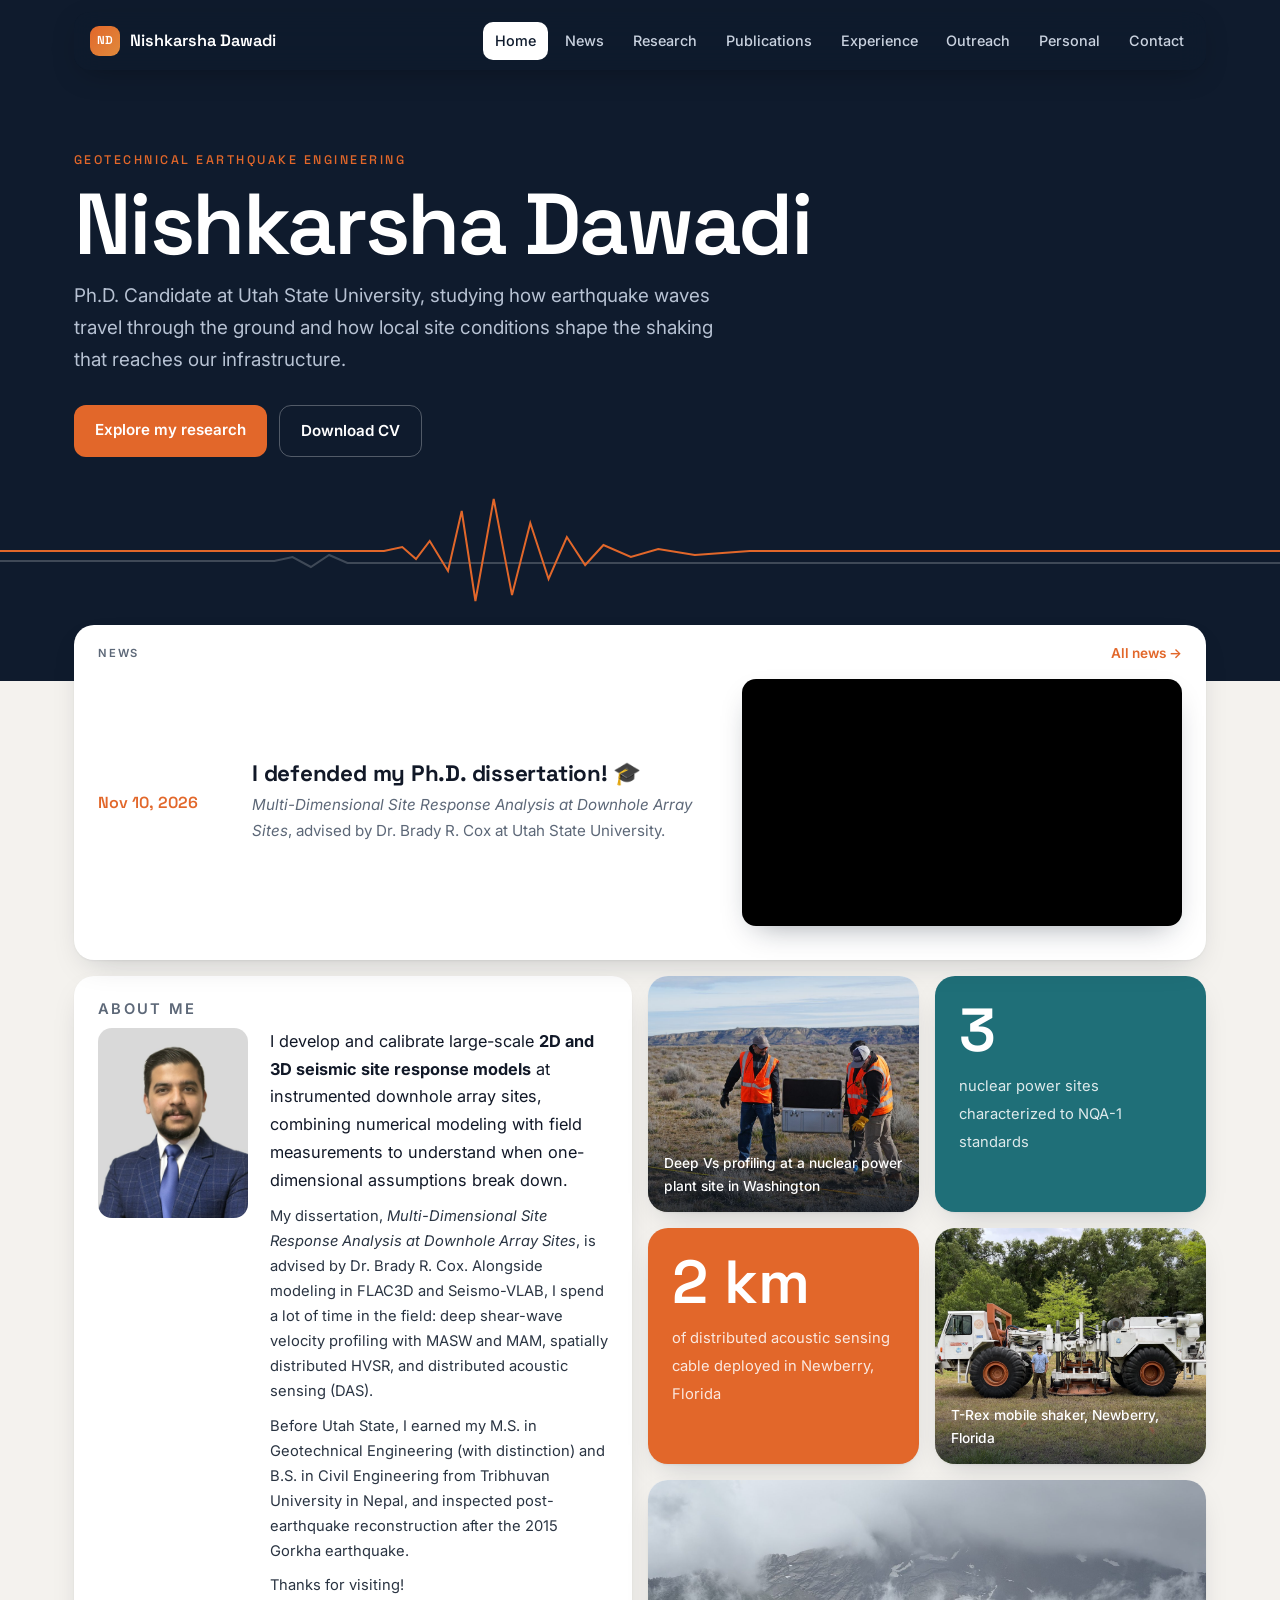
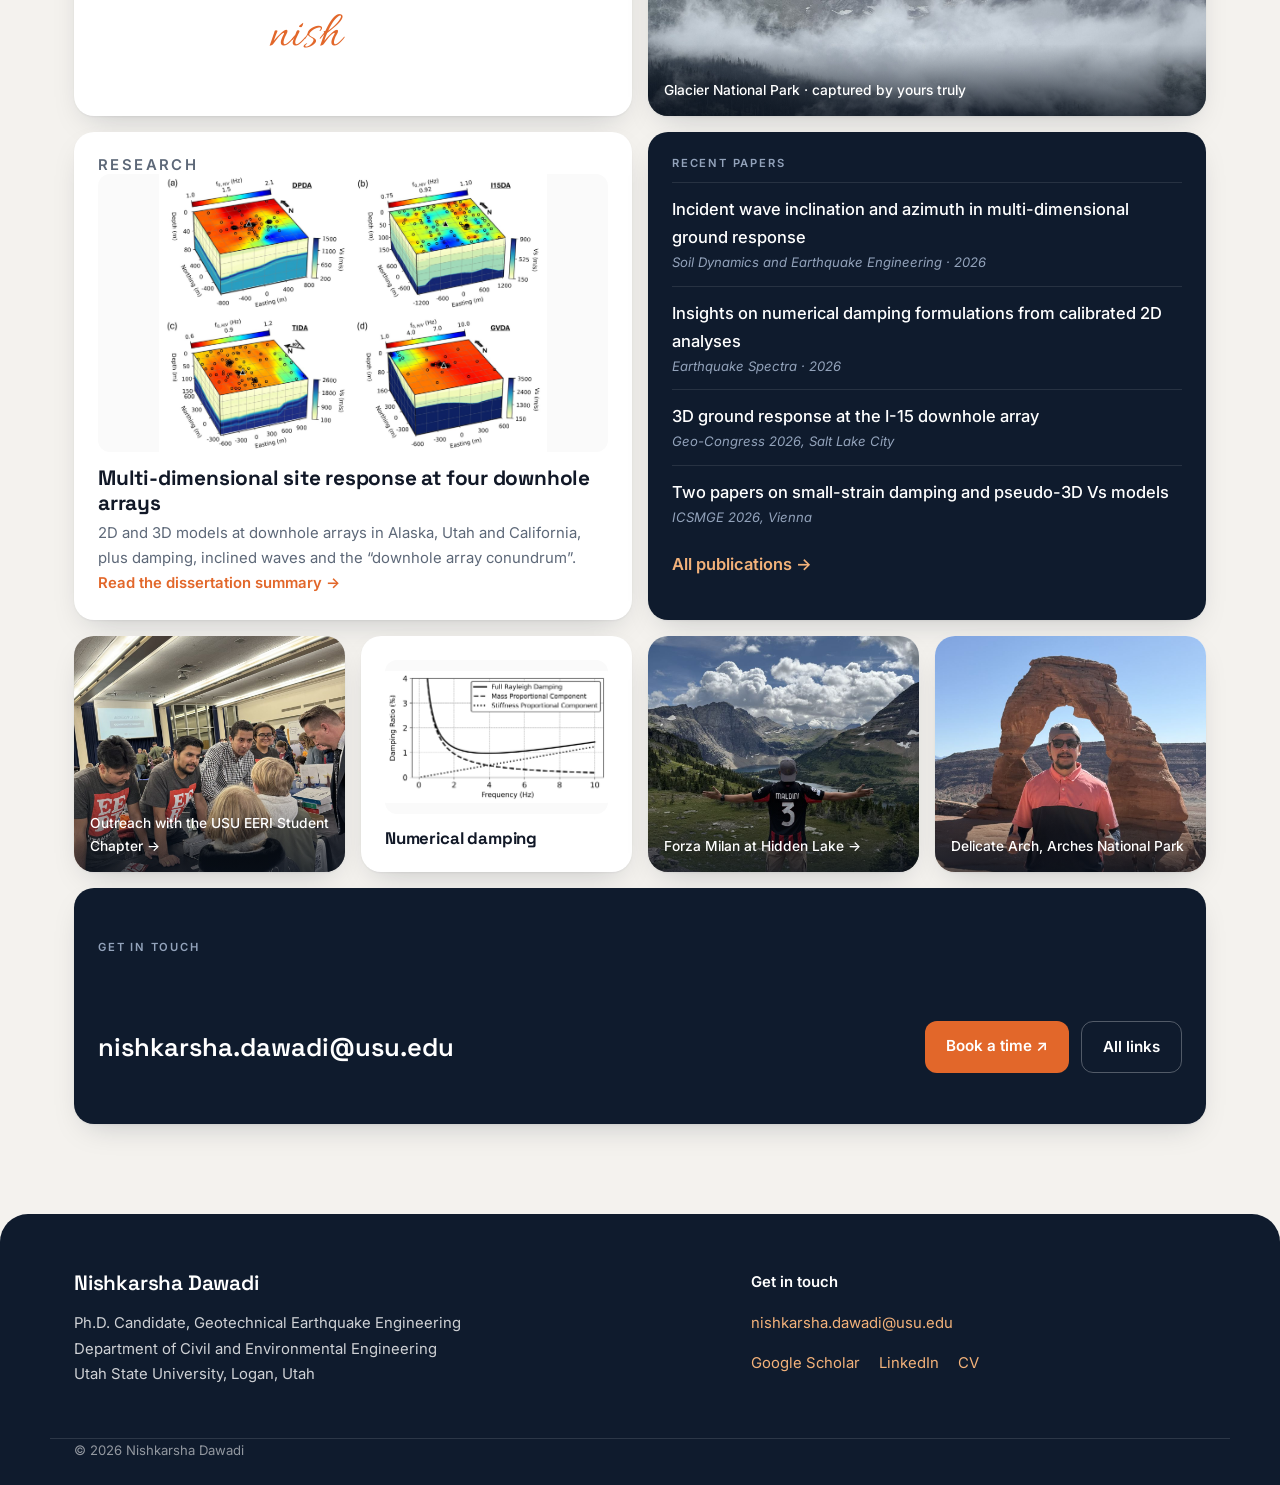
==== index.html @ 9a1d607d "Add News page with professional updates Co-Authored-By: Claude Opus 5.5 <noreply@anthropic.com> Clau" ====
<!doctype html>
<html lang="en">
<head>
<meta charset="utf-8">
<meta name="viewport" content="width=device-width, initial-scale=1">
<title>Nishkarsha Dawadi · Geotechnical Earthquake Engineering</title>
<meta name="description" content="Nishkarsha Dawadi, Ph.D. candidate in geotechnical earthquake engineering at Utah State University.">
<link rel="preconnect" href="https://fonts.googleapis.com">
<link rel="preconnect" href="https://fonts.gstatic.com" crossorigin>
<link href="https://fonts.googleapis.com/css2?family=Inter:wght@400;500;600&family=Allura&family=Space+Grotesk:wght@500;600;700&family=Source+Serif+4:opsz,wght@8..60,500;8..60,600;8..60,700&display=swap" rel="stylesheet">
<link rel="stylesheet" href="style.css">
</head>
<body class="has-hero">
<header class="site-header">
  <div class="wrap header-inner">
    <a class="brand" href="index.html"><span class="mark">ND</span>Nishkarsha Dawadi</a>
    <input type="checkbox" id="menu-toggle" aria-label="Menu">
    <label for="menu-toggle" class="menu-btn" aria-hidden="true"><span></span></label>
    <nav><a href="index.html" class="active">Home</a><a href="news.html">News</a><a href="research.html">Research</a><a href="publications.html">Publications</a><a href="experience.html">Experience</a><a href="outreach.html">Outreach</a><a href="personal.html">Personal</a><a href="contact.html">Contact</a></nav>
  </div>
</header>

<section class="hero">
  <div class="wrap hero-inner">
    <p class="eyebrow">Geotechnical Earthquake Engineering</p>
    <h1>Nishkarsha Dawadi</h1>
    <p class="hero-sub">Ph.D. Candidate at Utah State University, studying how earthquake waves travel through the ground and how local site conditions shape the shaking that reaches our infrastructure.</p>
    <div class="hero-actions">
      <a class="btn btn-primary" href="research.html">Explore my research</a>
      <a class="btn btn-ghost" href="Nishkarsha_Dawadi_CV.pdf">Download CV</a>
    </div>
  </div>
  <svg class="quake" viewBox="0 0 1400 120" preserveAspectRatio="none" aria-hidden="true"><path class="q2" d="M0 70 L300 70 L320 66 L340 76 L360 64 L380 72 L1400 72"/><path class="q1" d="M0 60 L420 60 L440 56 L455 68 L470 50 L490 80 L505 20 L520 110 L540 8 L560 104 L580 32 L600 88 L620 46 L640 74 L660 54 L690 66 L720 58 L760 64 L820 60 L1400 60"/></svg>
</section>

<div class="wrap">
  <div class="t news-t" id="news">
    <p class="lbl news-lbl"><span>News</span><a class="go" href="news.html">All news →</a></p>
    <ul class="news">
      <li><span class="nd">Nov 10, 2026</span><div><h3>I defended my Ph.D. dissertation! 🎓</h3><p><em>Multi-Dimensional Site Response Analysis at Downhole Array Sites</em>, advised by Dr. Brady R. Cox at Utah State University.</p></div><div class="video news-video"><iframe src="https://www.youtube.com/embed/E-z9pYXPw9g" title="Nishkarsha Dawadi Ph.D. defense" allow="accelerometer; autoplay; clipboard-write; encrypted-media; gyroscope; picture-in-picture; web-share" referrerpolicy="strict-origin-when-cross-origin" allowfullscreen></iframe></div></li>
    </ul>
  </div>
<div class="bento">
  <div class="t w2 h2 about-tile">
    <p class="lbl">About me</p>
    <div class="about-grid">
      <img class="ava" src="images/portrait.jpg" alt="Nishkarsha Dawadi">
      <div>
        <p class="lead">I develop and calibrate large-scale <strong>2D and 3D seismic site response models</strong> at instrumented downhole array sites, combining numerical modeling with field measurements to understand when one-dimensional assumptions break down.</p>
        <p>My dissertation, <em>Multi-Dimensional Site Response Analysis at Downhole Array Sites</em>, is advised by Dr. Brady R. Cox. Alongside modeling in FLAC3D and Seismo-VLAB, I spend a lot of time in the field: deep shear-wave velocity profiling with MASW and MAM, spatially distributed HVSR, and distributed acoustic sensing (DAS).</p>
        <p>Before Utah State, I earned my M.S. in Geotechnical Engineering (with distinction) and B.S. in Civil Engineering from Tribhuvan University in Nepal, and inspected post-earthquake reconstruction after the 2015 Gorkha earthquake.</p>
        <p class="thanks">Thanks for visiting!</p>
        <p class="signature" aria-label="nish">nish</p>
      </div>
    </div>
  </div>
  <a class="t img" href="research.html#field"><img src="images/field-desert.jpg" alt="Field engineers with equipment in sagebrush"><span class="cap">Deep Vs profiling at a nuclear power plant site in Washington</span></a>
  <div class="t stat-t teal"><b>3</b><span>nuclear power sites characterized to NQA-1 standards</span></div>
  <div class="t stat-t orange"><b>2 km</b><span>of distributed acoustic sensing cable deployed in Newberry, Florida</span></div>
  <a class="t img" href="research.html#field"><img src="images/hero-shaker.jpg" alt="Nishkarsha beside the T-Rex mobile shaker"><span class="cap">T-Rex mobile shaker, Newberry, Florida</span></a>

  <div class="t img w2"><img src="images/bg-glacier.jpg" alt="Mountains and lake in Glacier National Park" style="object-position:center 35%"><span class="cap">Glacier National Park · captured by yours truly</span></div>

  <a class="t w2 h2 fig-t" href="research.html#multi-d">
    <p class="lbl">Research</p>
    <img src="images/fig-four-sites.jpg" alt="3D velocity models at four downhole array sites">
    <h3>Multi-dimensional site response at four downhole arrays</h3>
    <p>2D and 3D models at downhole arrays in Alaska, Utah and California, plus damping, inclined waves and the “downhole array conundrum”. <span class="go">Read the dissertation summary →</span></p>
  </a>
  <div class="t w2 h2 dark papers-t">
    <p class="lbl">Recent papers</p>
    <ul>
      <li><a href="https://doi.org/10.1016/j.soildyn.2026.110630">Incident wave inclination and azimuth in multi-dimensional ground response</a><em>Soil Dynamics and Earthquake Engineering · 2026</em></li>
      <li><a href="https://doi.org/10.1002/esp4.70087">Insights on numerical damping formulations from calibrated 2D analyses</a><em>Earthquake Spectra · 2026</em></li>
      <li><a href="https://doi.org/10.1061/9780784486702.049">3D ground response at the I-15 downhole array</a><em>Geo-Congress 2026, Salt Lake City</em></li>
      <li><a href="https://doi.org/10.53243/ICSMGE2026-827">Two papers on small-strain damping and pseudo-3D Vs models</a><em>ICSMGE 2026, Vienna</em></li>
    </ul>
    <a class="go" href="publications.html">All publications →</a>
  </div>

  <a class="t img" href="outreach.html"><img src="images/eeri-community-2.jpg" alt="Chapter members explaining a demonstration to visitors"><span class="cap">Outreach with the USU EERI Student Chapter →</span></a>
  <a class="t fig-t small" href="research.html#damping"><img src="images/fig-rayleigh.jpg" alt="Rayleigh damping curves"><h3>Numerical damping</h3></a>

  <a class="t img" href="personal.html"><img src="images/p-glacier-milan.jpg" alt="Nishkarsha in a Maldini jersey at Glacier National Park"><span class="cap">Forza Milan at Hidden Lake →</span></a>
  <a class="t img" href="personal.html"><img src="images/p-delicate-arch.jpg" alt="Nishkarsha at Delicate Arch"><span class="cap">Delicate Arch, Arches National Park</span></a>
  <div class="t w4 stat-t navy cta">
    <p class="lbl">Get in touch</p>
    <a class="mail" href="mailto:nishkarsha.dawadi@usu.edu">nishkarsha.dawadi@usu.edu</a>
    <div class="hero-actions"><a class="btn btn-primary" href="https://calendar.app.google/JYR8mPtgxVqR2pWV6" target="_blank" rel="noopener">Book a time ↗</a><a class="btn btn-ghost" href="contact.html">All links</a></div>
  </div>
</div>
</div>

<footer class="site-footer">
  <div class="wrap footer-grid">
    <div>
      <p class="footer-name">Nishkarsha Dawadi</p>
      <p>Ph.D. Candidate, Geotechnical Earthquake Engineering<br>Department of Civil and Environmental Engineering<br>Utah State University, Logan, Utah</p>
    </div>
    <div>
      <p class="footer-head">Get in touch</p>
      <p><a href="mailto:nishkarsha.dawadi@usu.edu">nishkarsha.dawadi@usu.edu</a></p>
      <p class="footer-links"><a href="https://scholar.google.com/citations?user=vI1wl_IAAAAJ&amp;hl=en">Google Scholar</a><a href="https://www.linkedin.com/in/ndawadi/">LinkedIn</a><a href="Nishkarsha_Dawadi_CV.pdf">CV</a></p>
    </div>
  </div>
  <div class="wrap copyright">© 2026 Nishkarsha Dawadi</div>
</footer>
</body>
</html>
---- style.css ----
:root{
  --bg:#fbfaf7; --surface:#ffffff; --tint:#f2efe8;
  --ink:#16243a; --text:#2a3442; --muted:#5d6878; --line:#e5e0d6;
  --accent:#c2551c; --accent-dark:#9a3f10; --navy:#16243a; --teal:#1f6f78;
  --radius:14px; --shadow:0 1px 2px rgba(22,36,58,.06),0 8px 24px rgba(22,36,58,.08);
  --serif:"Source Serif 4",Georgia,serif; --sans:Inter,system-ui,-apple-system,"Segoe UI",sans-serif;
}
*{box-sizing:border-box}
html{scroll-behavior:smooth}
body{margin:0;background:var(--bg);color:var(--text);font:16.5px/1.7 var(--sans);-webkit-font-smoothing:antialiased}
img{max-width:100%;display:block}
a{color:var(--accent);text-decoration:none}a:hover{color:var(--accent-dark);text-decoration:underline}
h1,h2,h3{font-family:var(--serif);color:var(--ink);line-height:1.2;margin:0 0 .6rem}
.wrap{max-width:1120px;margin:0 auto;padding:0 20px}
.narrow{max-width:860px}

/* header */
.site-header{position:sticky;top:0;z-index:20;background:rgba(251,250,247,.92);backdrop-filter:blur(8px);border-bottom:1px solid var(--line)}
.header-inner{display:flex;align-items:center;justify-content:space-between;height:66px}
.brand{display:flex;align-items:center;gap:.6rem;font-weight:600;color:var(--ink);font-size:1.05rem}
.brand:hover{text-decoration:none;color:var(--ink)}
.mark{display:grid;place-items:center;width:34px;height:34px;border-radius:9px;background:linear-gradient(135deg,var(--accent),#e08a3c);color:#fff;font-size:.8rem;letter-spacing:.03em}
.site-header nav{display:flex;gap:.3rem}
.site-header nav a{color:var(--text);font-weight:500;font-size:.95rem;padding:.45rem .8rem;border-radius:8px}
.site-header nav a:hover{background:var(--tint);text-decoration:none;color:var(--ink)}
.site-header nav a.active{color:var(--accent);background:#fbeee5}
#menu-toggle,.menu-btn{display:none}

/* hero */
.hero{position:relative;min-height:560px;display:flex;align-items:flex-end;background-size:cover;background-position:center 60%;color:#fff}
.hero-shade{position:absolute;inset:0;background:linear-gradient(180deg,rgba(14,24,40,.15) 0%,rgba(14,24,40,.55) 55%,rgba(14,24,40,.88) 100%)}
.hero-inner{position:relative;padding-top:120px;padding-bottom:70px;width:100%}
.hero h1{color:#fff;font-size:clamp(2.4rem,6vw,4rem);margin-bottom:.8rem}
.eyebrow{text-transform:uppercase;letter-spacing:.14em;font-size:.78rem;font-weight:600;color:#f3b27a;margin:0 0 .6rem}
.hero-sub{max-width:640px;font-size:1.15rem;color:rgba(255,255,255,.9);margin:0 0 1.8rem}
.hero-sub.dark{color:var(--muted);margin-bottom:0}
.hero-actions{display:flex;flex-wrap:wrap;gap:.8rem}
.hero-credit{position:absolute;right:20px;bottom:12px;margin:0;font-size:.75rem;color:rgba(255,255,255,.7)}
.btn{display:inline-block;padding:.75rem 1.3rem;border-radius:10px;font-weight:600;font-size:.95rem}
.btn:hover{text-decoration:none}
.btn-primary{background:var(--accent);color:#fff}.btn-primary:hover{background:var(--accent-dark);color:#fff}
.btn-ghost{border:1.5px solid rgba(255,255,255,.7);color:#fff}.btn-ghost:hover{background:rgba(255,255,255,.12);color:#fff}

/* sections */
.section{padding:80px 0}
.tinted{background:var(--tint)}
.section-title{font-size:2rem;position:relative;padding-bottom:.6rem;margin-bottom:1.4rem}
.section-title::after{content:"";position:absolute;left:0;bottom:0;width:48px;height:3px;border-radius:3px;background:var(--accent)}
.section-head{display:flex;justify-content:space-between;align-items:baseline;gap:1rem;flex-wrap:wrap}
.more{font-weight:600;font-size:.95rem}
.lead{font-size:1.15rem;color:var(--ink)}
.note{color:var(--muted);font-size:.9rem}

.intro{display:grid;grid-template-columns:280px 1fr;gap:56px;align-items:start}
.portrait img,.portrait-ph{width:100%;aspect-ratio:4/5;border-radius:var(--radius);object-fit:cover;box-shadow:var(--shadow)}
.portrait-ph{display:grid;place-items:center;background:linear-gradient(150deg,var(--navy),var(--teal));color:rgba(255,255,255,.85);font:600 4rem var(--serif)}
.chips{display:flex;flex-wrap:wrap;gap:.5rem;margin-top:1.4rem}
.chips span{background:#fbeee5;color:var(--accent-dark);font-size:.85rem;font-weight:500;padding:.35rem .8rem;border-radius:999px}

.card-grid{display:grid;grid-template-columns:repeat(3,1fr);gap:24px}
.card{background:var(--surface);border-radius:var(--radius);overflow:hidden;box-shadow:var(--shadow);color:var(--text);transition:transform .2s,box-shadow .2s}
.card:hover{transform:translateY(-4px);box-shadow:0 2px 4px rgba(22,36,58,.08),0 16px 36px rgba(22,36,58,.14);text-decoration:none;color:var(--text)}
.card img{width:100%;aspect-ratio:16/10;object-fit:cover;background:#fff}
.card img.fig,.hl img.fig{object-fit:contain;padding:6px}
.card-body{padding:1.1rem 1.3rem 1.4rem}
.card h3{font-size:1.2rem;margin-bottom:.3rem}
.card p{margin:0;color:var(--muted);font-size:.95rem}

.highlights{display:grid;grid-template-columns:1fr 1fr;gap:28px}
.hl{display:grid;grid-template-columns:180px 1fr;gap:20px;background:var(--surface);border:1px solid var(--line);border-radius:var(--radius);padding:18px}
.hl img{width:100%;height:150px;object-fit:cover;border-radius:10px;background:#fff;border:1px solid var(--line)}
.hl h3{font-size:1.15rem;margin:.3rem 0 .4rem}
.hl p{margin:0 0 .7rem;font-size:.93rem;color:var(--muted)}
.tag{font-size:.75rem;font-weight:600;text-transform:uppercase;letter-spacing:.08em;color:var(--teal)}
.pill{display:inline-block;font-size:.82rem;font-weight:600;padding:.28rem .75rem;border-radius:999px;background:#fbeee5;color:var(--accent-dark);margin:0 .3rem .3rem 0}
.pill:hover{background:var(--accent);color:#fff;text-decoration:none}

/* page heads */
.page-head{background:linear-gradient(135deg,#fbeee5 0%,var(--tint) 60%);padding:72px 0 56px;border-bottom:1px solid var(--line)}
.page-head .eyebrow{color:var(--accent)}
.page-head h1{font-size:clamp(2rem,4.5vw,2.9rem);max-width:820px}
.page-head .hero-sub{max-width:760px}

/* research */
.themes{display:flex;flex-direction:column;gap:72px}
.theme{display:grid;grid-template-columns:1.1fr 1fr;gap:48px;align-items:center;scroll-margin-top:90px}
.theme.flip figure{order:2}
.theme figure{margin:0;background:var(--surface);border-radius:var(--radius);box-shadow:var(--shadow);overflow:hidden}
.theme figure img{width:100%;max-height:420px;object-fit:contain;background:#fff}
.theme figcaption,.gallery figcaption{font-size:.85rem;color:var(--muted);padding:.7rem 1rem;border-top:1px solid var(--line)}
.theme h2{font-size:1.75rem}
.gallery{display:grid;grid-template-columns:repeat(3,1fr);gap:18px}
.gallery figure{margin:0;background:var(--surface);border-radius:12px;overflow:hidden;box-shadow:var(--shadow)}
.gallery img{width:100%;aspect-ratio:4/3;object-fit:cover}

/* publications */
.group{font-size:1.4rem;margin:2.6rem 0 1rem;padding-bottom:.4rem;border-bottom:2px solid var(--line)}
.group:first-child{margin-top:0}
.pubs{list-style:none;padding:0;margin:0;display:flex;flex-direction:column;gap:14px}
.pub{background:var(--surface);border:1px solid var(--line);border-left:4px solid var(--accent);border-radius:10px;padding:16px 20px}
.pub.with-img{display:grid;grid-template-columns:150px 1fr;gap:20px}
.pub img{width:100%;height:110px;object-fit:cover;border-radius:8px;border:1px solid var(--line)}
.pub p{margin:0 0 .25rem}
.pub-title{font-family:var(--serif);font-weight:600;color:var(--ink);font-size:1.08rem;line-height:1.35}
.pub-auth{font-size:.93rem}
.pub-venue{font-size:.9rem;color:var(--muted);font-style:italic}

/* experience */
.two-col{display:grid;grid-template-columns:1fr 1fr;gap:56px}
.timeline{list-style:none;padding:0;margin:0;border-left:2px solid var(--line)}
.timeline li{position:relative;padding:0 0 1.4rem 1.4rem}
.timeline li::before{content:"";position:absolute;left:-7px;top:.45rem;width:12px;height:12px;border-radius:50%;background:var(--accent);box-shadow:0 0 0 4px var(--bg)}
.timeline .when{font-size:.8rem;font-weight:600;color:var(--teal);text-transform:uppercase;letter-spacing:.06em}
.timeline h3{font-size:1.08rem;margin:.15rem 0 .1rem}
.timeline p{margin:0;font-size:.93rem}
.timeline .where{color:var(--muted)}
.plain{padding-left:1.2rem;margin:0}.plain li{margin:.4rem 0}

/* footer */
.site-footer{background:var(--navy);color:rgba(255,255,255,.8);padding:56px 0 24px;font-size:.93rem}
.site-footer a{color:#f3b27a}
.footer-grid{display:grid;grid-template-columns:1.4fr 1fr;gap:40px}
.footer-name{font:600 1.3rem var(--serif);color:#fff;margin:0 0 .5rem}
.footer-head{font-weight:600;color:#fff;margin:0 0 .5rem}
.footer-links{display:flex;gap:1.2rem;flex-wrap:wrap}
.copyright{margin-top:36px;padding-top:18px;border-top:1px solid rgba(255,255,255,.12);font-size:.82rem;color:rgba(255,255,255,.55)}

/* responsive */
@media (max-width:900px){
  .card-grid{grid-template-columns:1fr 1fr}
  .highlights,.two-col{grid-template-columns:1fr}
  .theme,.theme.flip{grid-template-columns:1fr;gap:24px}
  .theme.flip figure{order:0}
  .gallery{grid-template-columns:1fr 1fr}
  .intro{grid-template-columns:200px 1fr;gap:32px}
}
@media (max-width:680px){
  .menu-btn{display:block;width:40px;height:40px;position:relative;cursor:pointer}
  .menu-btn span,.menu-btn span::before,.menu-btn span::after{position:absolute;left:9px;width:22px;height:2px;background:var(--ink);content:""}
  .menu-btn span{top:19px}.menu-btn span::before{top:-7px;left:0}.menu-btn span::after{top:7px;left:0}
  .site-header nav{display:none;position:absolute;top:66px;left:0;right:0;flex-direction:column;background:var(--bg);border-bottom:1px solid var(--line);padding:.5rem 20px 1rem}
  #menu-toggle:checked ~ nav{display:flex}
  .section{padding:56px 0}
  .hero{min-height:480px}
  .hero-credit{display:none}
  .intro{grid-template-columns:1fr}
  .portrait{max-width:220px}
  .card-grid{grid-template-columns:1fr}
  .hl{grid-template-columns:1fr}
  .hl img{height:180px}
  .pub.with-img{grid-template-columns:1fr}
  .pub img{height:150px}
  .footer-grid{grid-template-columns:1fr}
}
.hero{background-position:center 58%}
.hero-sub{max-width:540px}
.side-photo{margin:0 0 1.2rem;background:var(--surface);border-radius:12px;overflow:hidden;box-shadow:var(--shadow)}
.side-photo img{width:100%;aspect-ratio:16/9;object-fit:cover}
.side-photo figcaption{font-size:.85rem;color:var(--muted);padding:.6rem 1rem;border-top:1px solid var(--line)}
.portrait img{object-position:center top}
@media (min-width:901px){.hero{background-position:center 60%}}
.life-text{max-width:680px;color:var(--muted);margin:-.4rem 0 1.6rem}
.life-grid{display:grid;grid-template-columns:repeat(4,1fr);gap:18px}
.life-grid figure{margin:0;position:relative;border-radius:var(--radius);overflow:hidden;box-shadow:var(--shadow)}
.life-grid img{width:100%;aspect-ratio:4/5;object-fit:cover;transition:transform .4s}
.life-grid figure:hover img{transform:scale(1.04)}
.life-grid figcaption{position:absolute;left:0;right:0;bottom:0;padding:1.6rem .9rem .7rem;color:#fff;font-size:.85rem;font-weight:500;background:linear-gradient(transparent,rgba(14,24,40,.75))}
@media (max-width:900px){.life-grid{grid-template-columns:1fr 1fr}}
.life-more{display:flex;align-items:flex-end;height:100%;min-height:200px;padding:1.2rem;background:linear-gradient(150deg,var(--navy),var(--teal));color:#fff;font:600 1.1rem var(--serif);aspect-ratio:4/5}
.life-more:hover{text-decoration:none;color:#fff;filter:brightness(1.1)}
.interests{display:grid;grid-template-columns:1fr 1fr;gap:28px;margin-bottom:64px}
.interest{background:var(--surface);border:1px solid var(--line);border-radius:var(--radius);padding:28px 30px;box-shadow:var(--shadow)}
.interest .icon{font-size:2rem;display:block;margin-bottom:.6rem}
.interest h2{font-size:1.5rem}
.interest p{margin:0}
.masonry{columns:3 280px;column-gap:18px}
.masonry figure{break-inside:avoid;margin:0 0 18px;position:relative;border-radius:12px;overflow:hidden;box-shadow:var(--shadow)}
.masonry img{width:100%}
.masonry figcaption{position:absolute;left:0;right:0;bottom:0;padding:1.6rem .9rem .7rem;color:#fff;font-size:.85rem;font-weight:500;background:linear-gradient(transparent,rgba(14,24,40,.75))}
@media (max-width:680px){.interests{grid-template-columns:1fr}}
/* Photo page heads (backgrounds photographed by Nish) */
.page-head.photo{position:relative;background-size:cover;background-position:center;border-bottom:0;padding:110px 0 80px;color:#fff}
.page-head.photo::before{content:"";position:absolute;inset:0;background:linear-gradient(100deg,rgba(14,24,40,.82) 0%,rgba(14,24,40,.55) 55%,rgba(14,24,40,.25) 100%)}
.page-head.photo .wrap{position:relative}
.page-head.photo h1{color:#fff}
.page-head.photo .eyebrow{color:#f3b27a}
.page-head.photo .hero-sub.dark{color:rgba(255,255,255,.9)}
.page-head.photo a{color:#fff;text-decoration:underline}
.page-head .photo-credit{position:absolute;right:16px;bottom:10px;margin:0;font-size:.75rem;color:rgba(255,255,255,.75)}
/* Outreach page */
.stats{display:grid;grid-template-columns:repeat(4,1fr);gap:18px;margin:0 0 8px}
.stat{background:var(--surface);border:1px solid var(--line);border-radius:12px;padding:1.1rem 1.2rem;box-shadow:var(--shadow)}
.stat b{display:block;font-family:"Source Serif 4",serif;font-size:1.9rem;color:var(--accent);line-height:1.1}
.stat span{font-size:.9rem;color:var(--muted)}
.event{display:grid;grid-template-columns:1.1fr 1fr;gap:36px;align-items:center;padding:40px 0;border-top:1px solid var(--line)}
.event:first-of-type{border-top:0}
.event.flip > .event-photos{order:2}
.event-photos{display:grid;gap:12px}
.event-photos.two{grid-template-columns:1fr 1fr}
.event-photos figure{margin:0;border-radius:12px;overflow:hidden;box-shadow:var(--shadow);background:var(--surface)}
.event-photos img{width:100%;aspect-ratio:4/3;object-fit:cover}
.event-photos.two img{aspect-ratio:4/3}
.event-photos.tall img{aspect-ratio:3/4}
.stat b.small{font-size:1.35rem}
.event-photos figcaption{font-size:.82rem;color:var(--muted);padding:.5rem .9rem}
.event .tag{margin-bottom:.4rem}
.event h2{font-size:1.5rem;margin:.2rem 0 .7rem}
.event ul{padding-left:1.1rem;margin:.6rem 0 0}
.event li{margin:.3rem 0}
@media (max-width:900px){.stats{grid-template-columns:1fr 1fr}.event{grid-template-columns:1fr;gap:20px}.event.flip > .event-photos{order:0}}
@media (max-width:680px){.page-head.photo::before{background:rgba(14,24,40,.78)}.page-head.photo{padding:80px 0 60px}}
.gallery.g2{grid-template-columns:1fr 1fr}
@media (max-width:680px){.gallery.g2{grid-template-columns:1fr}}
/* Contact page */
.email-big{display:block;font-family:"Source Serif 4",serif;font-size:clamp(1.4rem,4vw,2.3rem);font-weight:600;color:var(--navy);margin:0 0 36px;word-break:break-word}
.email-big span{display:block;font-family:Inter,sans-serif;font-size:.8rem;font-weight:600;letter-spacing:.14em;text-transform:uppercase;color:var(--accent);margin-bottom:.3rem}
.email-big:hover{color:var(--accent);text-decoration:none}
.ctiles{display:grid;grid-template-columns:repeat(auto-fit,minmax(190px,1fr));gap:18px}
.ctile{display:flex;flex-direction:column;align-items:flex-start;gap:.3rem;padding:1.5rem;background:var(--surface);border:1px solid var(--line);border-radius:14px;box-shadow:var(--shadow);color:var(--ink);transition:transform .2s,box-shadow .2s}
.ctile:hover{transform:translateY(-3px);text-decoration:none;color:var(--ink)}
.cbadge{width:64px;height:64px;border-radius:14px;display:grid;place-items:center;color:#fff;font-weight:700;font-size:1.6rem;margin-bottom:.6rem;font-family:Inter,sans-serif}
.cbadge sup{font-size:.6em}
.b-li{background:#0a66c2}.b-rg{background:#00ccbb}.b-gs{background:#4285f4}.b-gh{background:#24292f;font-size:1.3rem}.b-cv{background:var(--accent)}
.clabel{font-size:1.15rem;font-weight:600}
.csub{font-size:.9rem;color:var(--muted)}
.book{margin-top:40px;display:flex;align-items:center;justify-content:space-between;gap:24px;flex-wrap:wrap;padding:1.8rem 2rem;border-radius:14px;background:var(--tint);border:1px solid var(--line)}
.book h2{margin:0 0 .3rem;font-size:1.4rem}.book p{margin:0;color:var(--muted)}
.page-head.photo.tall{min-height:480px;display:flex;align-items:center}
.page-head.photo.tall .wrap{width:100%}
.hero{min-height:0}.hero-inner{padding-top:64px;padding-bottom:64px}
.hero-shade{background:linear-gradient(100deg,rgba(14,24,40,.78) 0%,rgba(14,24,40,.5) 55%,rgba(14,24,40,.3) 100%)}
.thanks{margin:1.6rem 0 0}.signature{font-family:"Allura",cursive;font-size:3.6rem;line-height:1.1;color:var(--navy);margin:.4rem 0 0}

/* ================= v2: "bento" redesign ================= */
:root{--navy:#0f1b2d;--ink:#111827;--bg:#f4f2ee;--accent:#e2672a;--accent-dark:#b94d17;--display:"Space Grotesk",Inter,sans-serif;--radius:20px;
  --shadow:0 1px 2px rgba(15,27,45,.05),0 12px 32px -14px rgba(15,27,45,.25)}
body{background:var(--bg)}
h1,h2,h3,.pub-title,.footer-name,.stat b,.email-big{font-family:var(--display);letter-spacing:-.01em}
.wrap{max-width:1180px;padding:0 24px}
/* floating glass nav */
.site-header{position:sticky;top:12px;z-index:30;max-width:1132px;margin:12px auto 0;border:0;border-radius:16px;background:rgba(15,27,45,.72);backdrop-filter:blur(14px);-webkit-backdrop-filter:blur(14px);box-shadow:0 8px 30px -10px rgba(0,0,0,.35)}
.header-inner{height:58px;padding:0 10px 0 16px;max-width:none}
.brand,.brand:hover{color:#fff;font-family:var(--display);font-size:1.02rem}
.mark{border-radius:9px;width:30px;height:30px;font-size:.72rem}
.site-header nav a{color:#c9d2df;font-size:.9rem;padding:.42rem .75rem;border-radius:10px}
.site-header nav a:hover{background:rgba(255,255,255,.1);color:#fff}
.site-header nav a.active{background:#fff;color:var(--navy)}
.hero,.page-head{margin-top:-70px}
/* home hero */
.hero{background:var(--navy);min-height:0;display:block;overflow:hidden}
.hero-inner{padding-top:150px;padding-bottom:0}
.hero h1{font-size:clamp(2.6rem,7vw,5.4rem);line-height:1;letter-spacing:-.03em;font-weight:600}
.eyebrow{font-family:var(--display);letter-spacing:.2em;color:var(--accent)!important;font-weight:500}
.hero-sub{color:#b7c2d3;font-size:1.18rem;max-width:640px}
.btn{border-radius:12px}
.btn-primary{background:var(--accent)}
.btn-ghost{border:1px solid rgba(255,255,255,.28)}
.quake{display:block;width:100%;height:120px;margin:34px 0 70px;position:relative}
.quake path{fill:none;stroke-width:2;vector-effect:non-scaling-stroke;stroke-dasharray:3000;stroke-dashoffset:3000;animation:quake 3.2s ease-out forwards}
.quake .q1{stroke:var(--accent)}.quake .q2{stroke:rgba(255,255,255,.2);animation-delay:.4s}
@keyframes quake{to{stroke-dashoffset:0}}
@media (prefers-reduced-motion:reduce){.quake path{animation:none;stroke-dashoffset:0}}
/* bento */
.bento{display:grid;grid-template-columns:repeat(4,1fr);grid-auto-rows:220px;gap:16px;margin:-56px 0 90px;position:relative}
.t{background:#fff;border-radius:var(--radius);overflow:hidden;position:relative;padding:24px;box-shadow:var(--shadow);color:var(--text);transition:transform .25s,box-shadow .25s}
a.t:hover{transform:translateY(-4px);text-decoration:none;color:var(--text);box-shadow:0 2px 4px rgba(15,27,45,.08),0 22px 40px -16px rgba(15,27,45,.35)}
.t.w2{grid-column:span 2}.t.h2{grid-row:span 2}
.t.img{padding:0}.t.img img{width:100%;height:100%;object-fit:cover;transition:transform .5s}
a.t.img:hover img{transform:scale(1.05)}
.t .cap{position:absolute;inset:auto 0 0 0;padding:2.2rem 16px 14px;color:#fff;font-size:.86rem;font-weight:500;background:linear-gradient(transparent,rgba(10,18,30,.7))}
.lbl{font:600 .7rem Inter,sans-serif;letter-spacing:.16em;text-transform:uppercase;color:var(--muted);margin:0 0 12px}
.about-tile{grid-row:span 3!important;overflow:auto}
.about-grid{display:grid;grid-template-columns:150px 1fr;gap:22px}
.ava{width:150px;height:190px;object-fit:cover;object-position:center top;border-radius:14px}
.about-tile p{font-size:.95rem;margin:0 0 .7rem}.about-tile .lead{font-size:1.05rem;color:var(--ink)}
.about-tile .thanks{margin-top:1rem}.about-tile .signature{font-size:3.2rem;color:var(--accent);margin:0}
.stat-t{color:#fff}.stat-t b{display:block;font:600 3.8rem/1 var(--display);margin-bottom:10px}.stat-t span{font-size:.92rem;opacity:.85}
.t.teal{background:#1f6f78}.t.orange{background:var(--accent)}.t.navy,.t.dark{background:var(--navy);color:#e6ebf2}
.fig-t{display:flex;flex-direction:column}
.fig-t img{flex:1;min-height:0;width:100%;object-fit:contain;background:#fafafa;border-radius:12px;margin-bottom:14px}
.fig-t h3{font-size:1.3rem;margin:0 0 .3rem}.fig-t p{margin:0;color:var(--muted);font-size:.93rem}
.fig-t.small h3{font-size:1.05rem;margin:0}
.go{font-weight:600;color:var(--accent)}
.papers-t .lbl{color:#93a3bb}
.papers-t ul{list-style:none;padding:0;margin:0}
.papers-t li{padding:12px 0;border-top:1px solid rgba(255,255,255,.1)}
.papers-t li a{color:#fff;font-weight:500}.papers-t li a:hover{color:#f3b27a}
.papers-t li em{display:block;color:#93a3bb;font-size:.82rem}
.papers-t .go{display:inline-block;margin-top:10px;color:#f3b27a}
.cta .mail{display:block;color:#fff;font:600 clamp(1.1rem,2.2vw,1.6rem) var(--display);margin:0 0 18px;word-break:break-word}
.cta .lbl{color:#93a3bb}
/* page heads */
.page-head.photo{padding:170px 0 0;overflow:hidden}
.page-head.photo::before{background:linear-gradient(100deg,rgba(15,27,45,.9) 0%,rgba(15,27,45,.6) 55%,rgba(15,27,45,.3) 100%)}
.page-head h1{font-size:clamp(2.1rem,5vw,3.6rem);font-weight:600;letter-spacing:-.025em;line-height:1.05}
.page-head .quake{margin:30px 0 26px;height:90px}
.page-head .photo-credit{bottom:8px}
.page-head.photo.tall{display:block;min-height:560px}
/* cards everywhere get the bento feel */
.theme figure,.gallery figure,.side-photo,.event-photos figure,.masonry figure,.interest,.stat,.ctile,.card,.hl,.pub{border-radius:var(--radius);box-shadow:var(--shadow);border:0}
.pub{border-left:0;background:#fff;padding:20px 22px}
.group{font-size:1.5rem;border-bottom:0;padding-bottom:0}
.group::after{content:"";display:block;width:40px;height:3px;border-radius:3px;background:var(--accent);margin-top:.5rem}
.tinted{background:#ebe7df}
.section-title::after{background:var(--accent)}
.stat{background:var(--navy);color:#fff}.stat b{color:var(--accent);font-size:2.2rem}.stat span{color:#b7c2d3}
.stat:nth-child(2){background:#1f6f78}.stat:nth-child(2) b,.stat:nth-child(3) b{color:#fff}.stat:nth-child(2) span{color:#d5eef0}
.stat:nth-child(3){background:var(--accent)}.stat:nth-child(3) span{color:#ffe7da}
.pill{background:#fde9dd;color:var(--accent-dark)}
.chips span{background:#fde9dd}
.timeline li::before{background:var(--accent)}
.book{background:var(--navy);border:0;border-radius:var(--radius);color:#fff}.book h2{color:#fff}.book p{color:#b7c2d3}
/* footer */
.site-footer{background:var(--navy);border-radius:28px 28px 0 0}
/* responsive */
@media (max-width:900px){
  .bento{grid-template-columns:1fr 1fr;grid-auto-rows:200px}
  .about-tile{grid-column:span 2!important;grid-row:auto!important}
  .about-grid{grid-template-columns:110px 1fr}.ava{width:110px;height:140px}
}
@media (max-width:680px){
  .site-header{margin:10px 10px 0;top:10px}
  .menu-btn span,.menu-btn span::before,.menu-btn span::after{background:#fff}
  .site-header nav{top:64px;background:rgba(15,27,45,.96);border-radius:16px;border:0;padding:.6rem}
  .hero-inner{padding-top:120px}
  .bento{grid-template-columns:1fr;grid-auto-rows:220px;margin-top:-40px}
  .t.w2,.about-tile{grid-column:auto!important}.t.h2{grid-row:span 2}
  .papers-t.h2{grid-row:span 3}
  .about-grid{grid-template-columns:1fr}.ava{width:120px;height:150px}
  .page-head.photo{padding-top:130px}
  .page-head.photo.tall{min-height:0}
}
.about-tile{overflow:hidden}
.t.w4{grid-column:1/-1}
.cta{display:flex;flex-wrap:wrap;align-items:center;justify-content:space-between;gap:12px 24px}
.cta .lbl{width:100%;margin:0}.cta .mail{margin:0}
@media (max-width:680px){.cta{display:block}.cta .mail{margin-bottom:16px}.t.w4{grid-row:span 1}}
.bento{grid-auto-rows:236px}
.about-tile p{font-size:.92rem;margin-bottom:.6rem}.about-tile .lead{font-size:1.02rem}
.about-tile .thanks{margin-top:.6rem}
@media (max-width:900px){.bento{grid-auto-rows:200px}}
@media (max-width:680px){
  .bento{grid-auto-rows:auto}
  .t{min-height:230px}.t.h2{min-height:0}.about-tile{min-height:0}
  .fig-t img{flex:none;height:230px}.fig-t.small img{height:170px}
  .t.img{height:260px}
}
/* News + defense video */
.news-t{grid-row:span 1}
.news{list-style:none;margin:0;padding:0}
.news li{display:grid;grid-template-columns:150px 1fr auto;gap:24px;align-items:center;padding:14px 0;border-top:1px solid #ece8e1}
.news .nd{font:600 1rem var(--display);color:var(--accent)}
.news h3{font-size:1.4rem;margin:0 0 .25rem}.news p{margin:0;color:var(--muted);font-size:.95rem}
.defense{background:var(--navy);color:#d7dee8}
.defense h2{color:#fff}.defense .lbl{color:#f3b27a}
.defense-grid{display:grid;grid-template-columns:1fr 1.4fr;gap:48px;align-items:center}
.video{position:relative;aspect-ratio:16/9;border-radius:var(--radius);overflow:hidden;box-shadow:0 20px 50px -20px rgba(0,0,0,.6);background:#000}
.video iframe{position:absolute;inset:0;width:100%;height:100%;border:0}
@media (max-width:900px){.defense-grid{grid-template-columns:1fr;gap:28px}.news li{grid-template-columns:1fr;gap:8px}.news-t{grid-row:auto}}
.news-t{margin:-56px 0 16px;position:relative;z-index:2;padding:20px 24px}
.news-t .lbl{margin-bottom:4px}
.news-t + .bento{margin-top:0}
.news li:first-child{border-top:0}
@media (max-width:680px){.news-t{margin-top:-40px}}
.news li{grid-template-columns:130px 1fr 440px}
.news-video{border-radius:14px;box-shadow:0 12px 30px -14px rgba(15,27,45,.45)}
@media (max-width:1000px){.news li{grid-template-columns:1fr}}
/* Dissertation chapters */
.diss-head{max-width:980px;margin-bottom:28px}
.diss-title{font-size:clamp(1.5rem,2.8vw,2.2rem);line-height:1.2;margin:.2rem 0 .6rem}
.muted{color:var(--muted);font-size:.93rem}
.toc{display:grid;grid-template-columns:repeat(6,1fr);gap:10px;margin:0 0 56px}
.toc a{background:#fff;border-radius:14px;padding:14px 14px 12px;color:var(--ink);font-weight:500;font-size:.9rem;line-height:1.3;box-shadow:var(--shadow)}
.toc a b{display:block;font:600 1.3rem var(--display);color:var(--accent);margin-bottom:4px}
.toc a:hover{text-decoration:none;background:var(--navy);color:#fff}
.chapter{display:grid;grid-template-columns:1.15fr .85fr;gap:44px;align-items:start;padding:52px 0;border-top:1px solid #e3ded4;scroll-margin-top:90px}
.chapter h2{font-size:clamp(1.5rem,2.6vw,2rem);margin:.1rem 0 1rem}
.chapter h3{font-size:1.2rem;margin:1.4rem 0 .5rem}
.ch-text p{margin:0 0 1rem}
.ch-figs{display:flex;flex-direction:column;gap:18px;position:sticky;top:90px}
.ch-figs figure{margin:0;background:#fff;border-radius:var(--radius);overflow:hidden;box-shadow:var(--shadow)}
.ch-figs img{width:100%;background:#fff;padding:10px}
.ch-figs figcaption{font-size:.84rem;color:var(--muted);padding:.6rem 1rem .8rem;border-top:1px solid #eee}
.kpis{display:grid;grid-template-columns:1fr 1fr;gap:14px;position:sticky;top:90px}
.kpi{background:#fff;border-radius:18px;padding:20px;box-shadow:var(--shadow)}
.kpi b{display:block;font:600 2.3rem/1 var(--display);color:var(--accent);margin-bottom:8px}
.kpi span{font-size:.88rem;color:var(--muted)}
.kpi.navy{background:var(--navy)}.kpi.teal{background:#1f6f78}.kpi.orange{background:var(--accent)}
.kpi.navy b,.kpi.teal b,.kpi.orange b{color:#fff}.kpi.navy span,.kpi.teal span{color:#c9d6e2}.kpi.orange span{color:#ffe7da}
.kpi.navy b{color:#f3b27a}
.table-wrap{overflow-x:auto;margin:0 0 1rem}
.ftable{width:100%;border-collapse:separate;border-spacing:0;background:#fff;border-radius:14px;overflow:hidden;box-shadow:var(--shadow);font-size:.93rem}
.ftable th{background:var(--navy);color:#fff;text-align:left;font-weight:600;padding:10px 14px}
.ftable td{padding:9px 14px;border-top:1px solid #eee}
.ftable tr td:first-child{font-weight:600;color:var(--ink)}
.facts{padding-left:1.1rem;margin:0 0 1rem}.facts li{margin:.45rem 0}
.soon{display:inline-block;margin-left:8px;padding:2px 8px;border-radius:99px;background:#fde9dd;color:var(--accent-dark);letter-spacing:.04em}
@media (max-width:900px){.chapter{grid-template-columns:1fr;gap:24px}.ch-figs,.kpis{position:static}.toc{grid-template-columns:repeat(3,1fr)}}
@media (max-width:520px){.toc{grid-template-columns:1fr 1fr}.kpi b{font-size:1.8rem}}
/* News page */
.news-lbl{display:flex;justify-content:space-between;align-items:center}.news-lbl .go{letter-spacing:0;text-transform:none;font-size:.85rem}
.ntl{list-style:none;margin:0 0 12px;padding:0;position:relative}
.ntl::before{content:"";position:absolute;left:96px;top:6px;bottom:6px;width:2px;background:#e1dbd0}
.ntl li{display:grid;grid-template-columns:84px 1fr;gap:30px;margin:0 0 16px;position:relative}
.ntl li::before{content:"";position:absolute;left:91px;top:20px;width:12px;height:12px;border-radius:50%;background:var(--accent);box-shadow:0 0 0 4px var(--bg)}
.n-date{font:600 .95rem var(--display);color:var(--accent);text-align:right;padding-top:14px}
.n-card{background:#fff;border-radius:16px;padding:16px 20px;box-shadow:var(--shadow)}
.n-card h3{font-size:1.15rem;margin:.2rem 0 .3rem}.n-card p{margin:0 0 .4rem;font-size:.94rem;color:#3a4350}
.n-link{margin-top:.5rem!important}
@media (max-width:600px){.ntl::before{left:6px}.ntl li{grid-template-columns:1fr;gap:6px;padding-left:26px}.ntl li::before{left:1px;top:6px}.n-date{text-align:left;padding:0}}
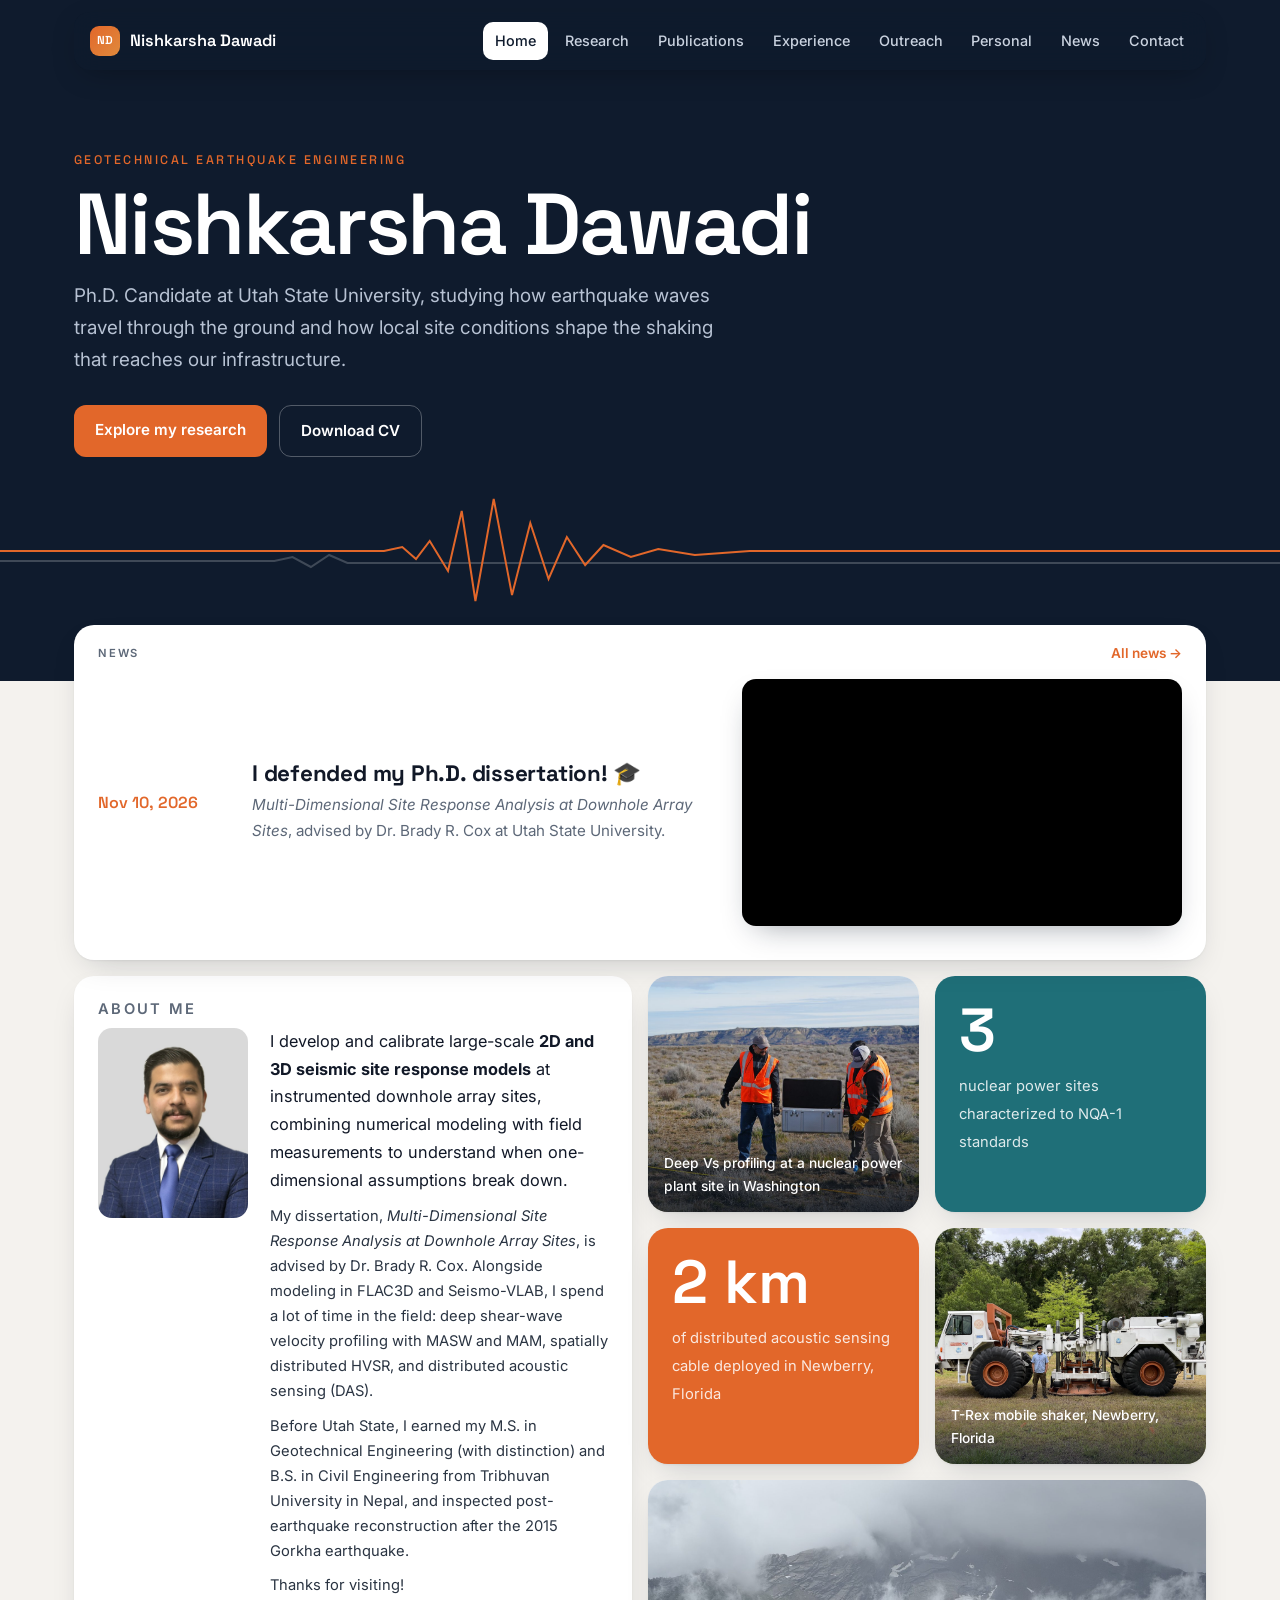
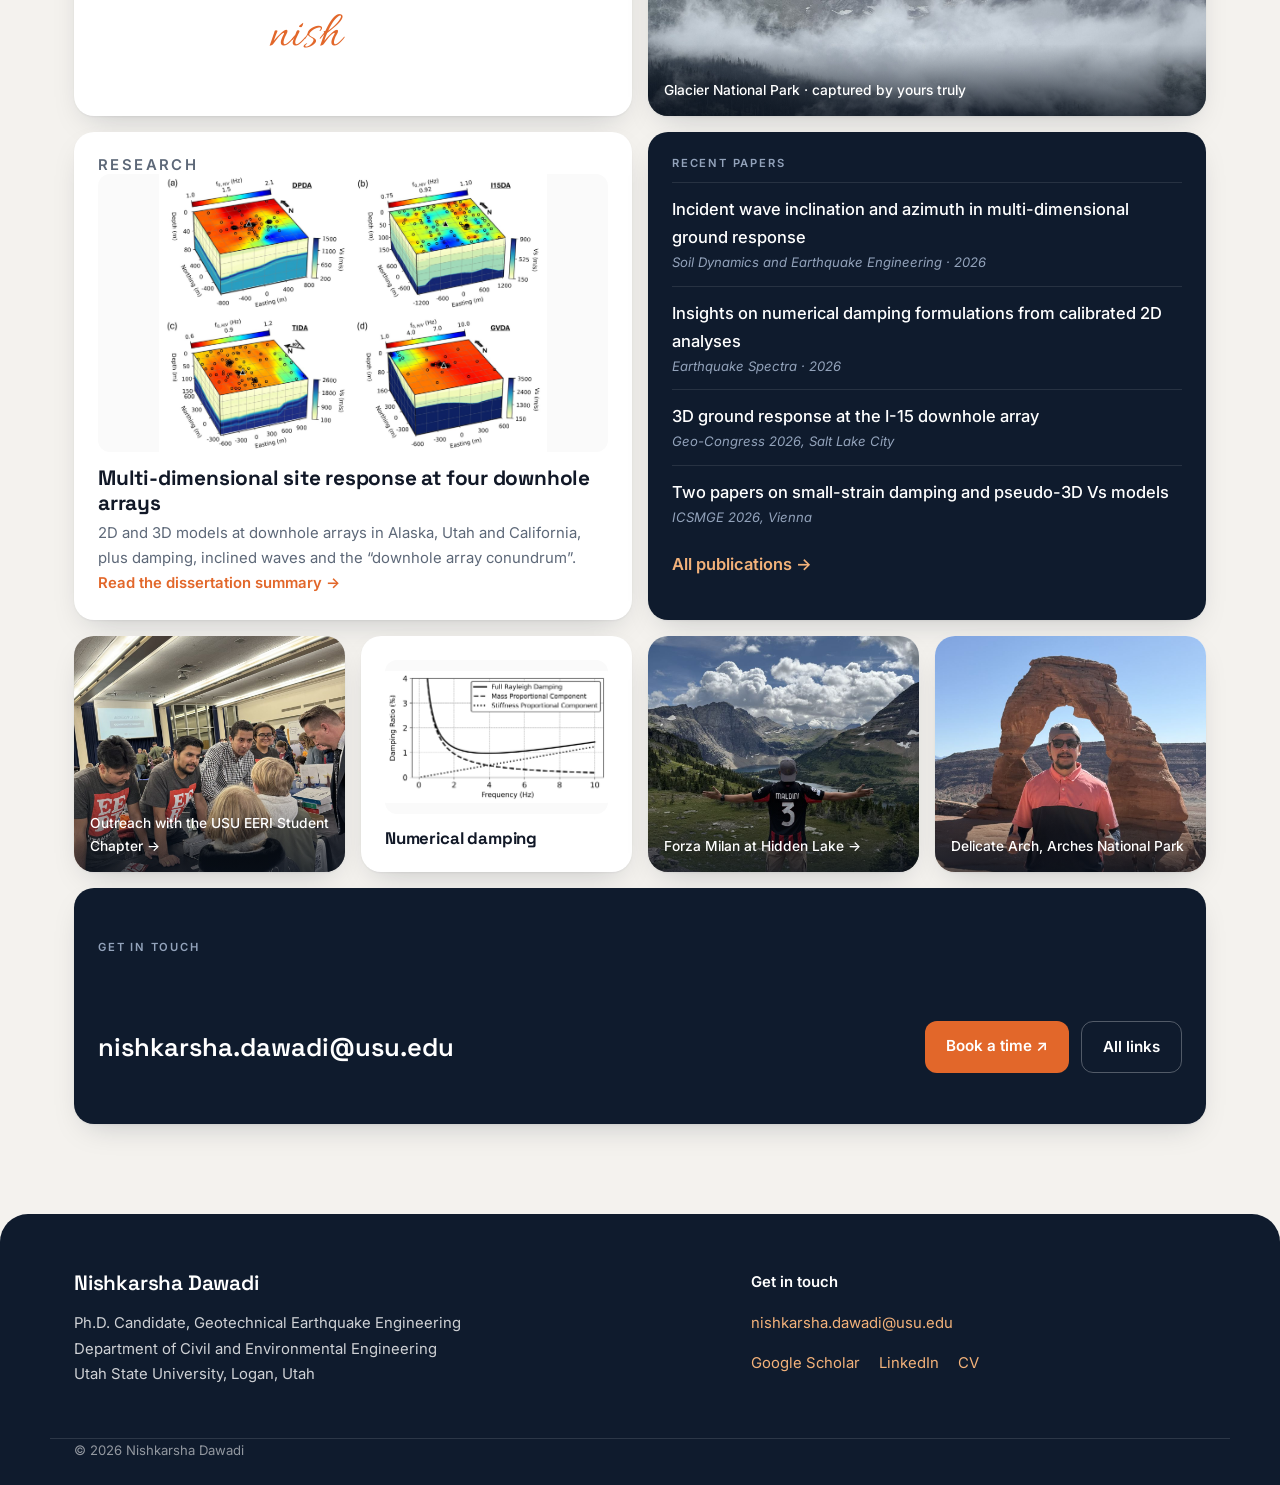
==== commit 1bcdead5: "Move News tab before Contact Co-Authored-By: Claude Opus 5.5 <noreply@anthropic.com> Claude-Session:" ====
--- a/index.html
+++ b/index.html
@@ -16,7 +16,7 @@
     <a class="brand" href="index.html"><span class="mark">ND</span>Nishkarsha Dawadi</a>
     <input type="checkbox" id="menu-toggle" aria-label="Menu">
     <label for="menu-toggle" class="menu-btn" aria-hidden="true"><span></span></label>
-    <nav><a href="index.html" class="active">Home</a><a href="news.html">News</a><a href="research.html">Research</a><a href="publications.html">Publications</a><a href="experience.html">Experience</a><a href="outreach.html">Outreach</a><a href="personal.html">Personal</a><a href="contact.html">Contact</a></nav>
+    <nav><a href="index.html" class="active">Home</a><a href="research.html">Research</a><a href="publications.html">Publications</a><a href="experience.html">Experience</a><a href="outreach.html">Outreach</a><a href="personal.html">Personal</a><a href="news.html">News</a><a href="contact.html">Contact</a></nav>
   </div>
 </header>
 
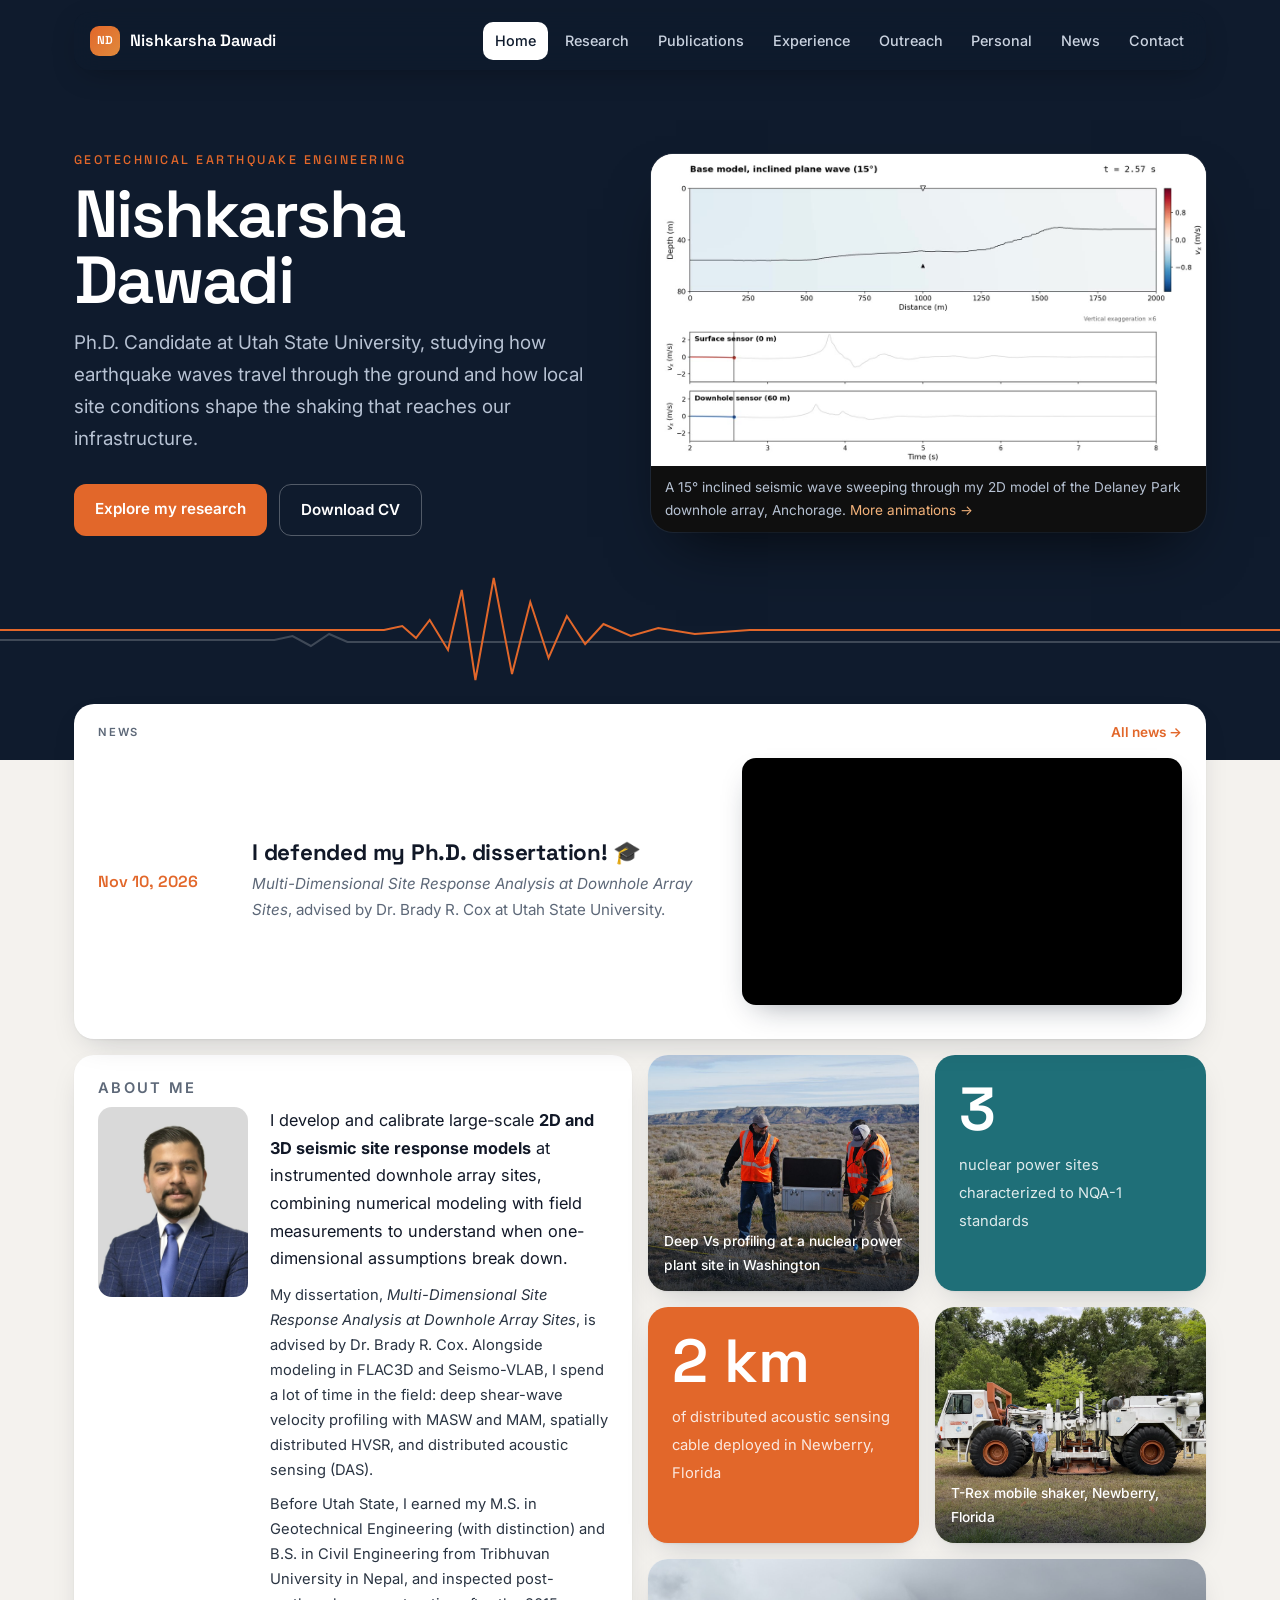
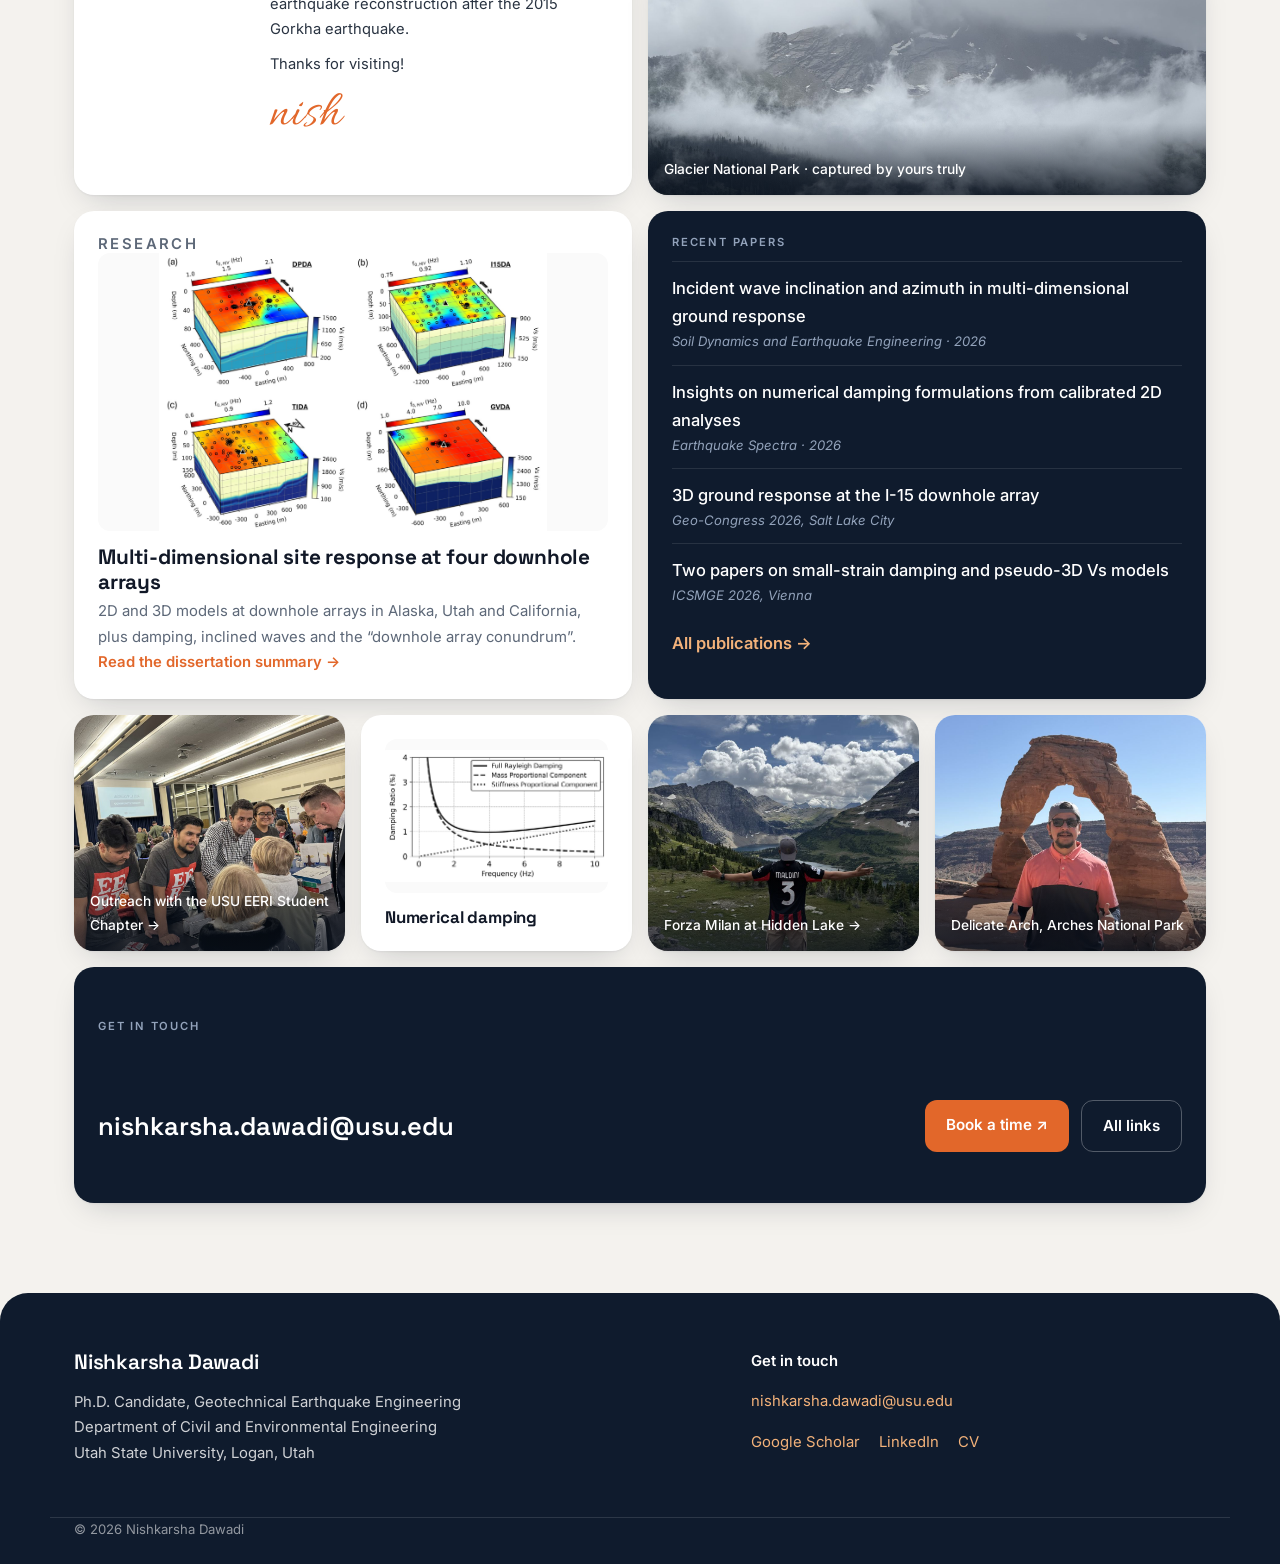
==== commit 25eeb1be: "Add defense animations: homepage hero video and autoplay slideshow Co-Authored-By: Claude Opus 5.5 <" ====
--- a/index.html
+++ b/index.html
@@ -21,7 +21,8 @@
 </header>
 
 <section class="hero">
-  <div class="wrap hero-inner">
+  <div class="wrap hero-inner hero-split">
+  <div class="hero-text">
     <p class="eyebrow">Geotechnical Earthquake Engineering</p>
     <h1>Nishkarsha Dawadi</h1>
     <p class="hero-sub">Ph.D. Candidate at Utah State University, studying how earthquake waves travel through the ground and how local site conditions shape the shaking that reaches our infrastructure.</p>
@@ -29,6 +30,11 @@
       <a class="btn btn-primary" href="research.html">Explore my research</a>
       <a class="btn btn-ghost" href="Nishkarsha_Dawadi_CV.pdf">Download CV</a>
     </div>
+  </div>
+  <figure class="hero-video">
+    <video src="media/02-base-model-inclined-15deg.mp4" poster="media/02-poster.jpg" autoplay muted loop playsinline preload="auto" aria-label="Animation of a 15 degree inclined seismic wave propagating through a 2D soil model"></video>
+    <figcaption>A 15° inclined seismic wave sweeping through my 2D model of the Delaney Park downhole array, Anchorage. <a href="research.html#animations">More animations →</a></figcaption>
+  </figure>
   </div>
   <svg class="quake" viewBox="0 0 1400 120" preserveAspectRatio="none" aria-hidden="true"><path class="q2" d="M0 70 L300 70 L320 66 L340 76 L360 64 L380 72 L1400 72"/><path class="q1" d="M0 60 L420 60 L440 56 L455 68 L470 50 L490 80 L505 20 L520 110 L540 8 L560 104 L580 32 L600 88 L620 46 L640 74 L660 54 L690 66 L720 58 L760 64 L820 60 L1400 60"/></svg>
 </section>
@@ -105,5 +111,6 @@
   </div>
   <div class="wrap copyright">© 2026 Nishkarsha Dawadi</div>
 </footer>
+<script src="slides.js" defer></script>
 </body>
 </html>
--- a/style.css
+++ b/style.css
@@ -408,3 +408,26 @@
 .n-card h3{font-size:1.15rem;margin:.2rem 0 .3rem}.n-card p{margin:0 0 .4rem;font-size:.94rem;color:#3a4350}
 .n-link{margin-top:.5rem!important}
 @media (max-width:600px){.ntl::before{left:6px}.ntl li{grid-template-columns:1fr;gap:6px;padding-left:26px}.ntl li::before{left:1px;top:6px}.n-date{text-align:left;padding:0}}
+/* Hero video */
+.hero-split{display:grid;grid-template-columns:1fr 1.05fr;gap:48px;align-items:center}
+.hero-split .hero h1,.hero-split h1{font-size:clamp(2.4rem,5.2vw,4.4rem)}
+.hero-video{margin:0;border-radius:22px;overflow:hidden;background:#000;box-shadow:0 30px 60px -25px rgba(0,0,0,.7),0 0 0 1px rgba(255,255,255,.08)}
+.hero-video video{display:block;width:100%;aspect-ratio:16/9;object-fit:contain;background:#fff}
+.hero-video figcaption{background:rgba(255,255,255,.06);color:#b7c2d3;font-size:.85rem;padding:10px 14px}
+.hero-video figcaption a{color:#f3b27a}
+@media (max-width:900px){.hero-split{grid-template-columns:1fr;gap:28px}}
+/* Slideshow */
+.anim-block{margin:0 0 20px}
+.anim-head h2{font-size:clamp(1.5rem,2.6vw,2rem);margin:.1rem 0 .4rem}
+.slideshow{position:relative;margin-top:18px;background:#fff;border-radius:var(--radius);box-shadow:var(--shadow);overflow:hidden}
+.slides{position:relative;aspect-ratio:16/9}
+.slide{position:absolute;inset:0;margin:0;opacity:0;transform:translateX(30px);transition:opacity .6s ease,transform .6s ease;display:flex;flex-direction:column;pointer-events:none}
+.slide.on{opacity:1;transform:none;pointer-events:auto}
+.slide video,.slide img{flex:1;min-height:0;width:100%;object-fit:contain;background:#fff}
+.slide figcaption{padding:12px 64px 44px;font-size:.92rem;color:var(--muted);text-align:center}
+.nav-arrow{position:absolute;top:44%;transform:translateY(-50%);width:44px;height:44px;border-radius:50%;border:0;background:rgba(15,27,45,.72);color:#fff;font-size:1.6rem;line-height:1;cursor:pointer;display:grid;place-items:center;transition:background .2s}
+.nav-arrow:hover{background:var(--accent)}.nav-arrow.prev{left:12px}.nav-arrow.next{right:12px}
+.dots{position:absolute;left:0;right:0;bottom:14px;display:flex;justify-content:center;gap:8px}
+.dot{width:10px;height:10px;border-radius:99px;border:0;background:#cfd5de;cursor:pointer;padding:0;transition:all .25s}
+.dot.on{width:28px;background:var(--accent)}
+@media (max-width:600px){.slides{aspect-ratio:4/3.4}.slide figcaption{padding:8px 14px 36px;font-size:.82rem}.nav-arrow{width:36px;height:36px;font-size:1.3rem;top:40%}}
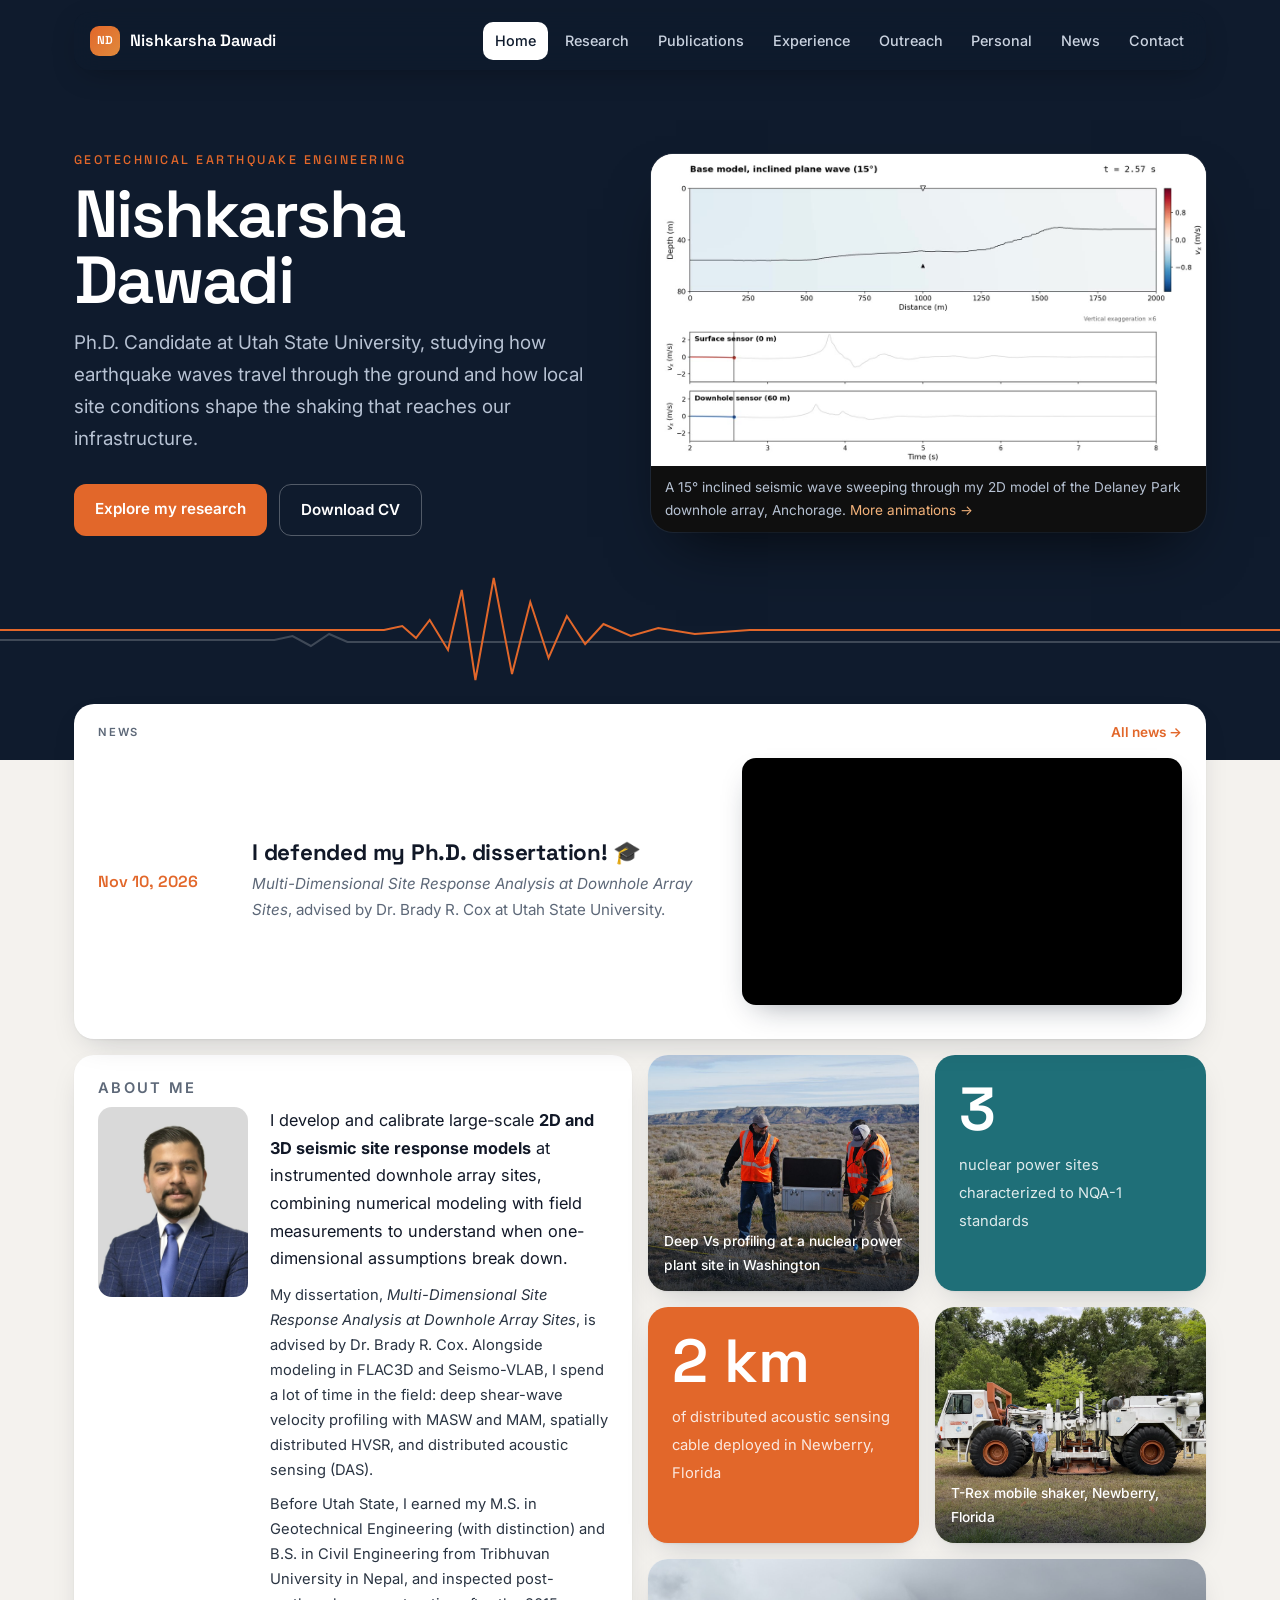
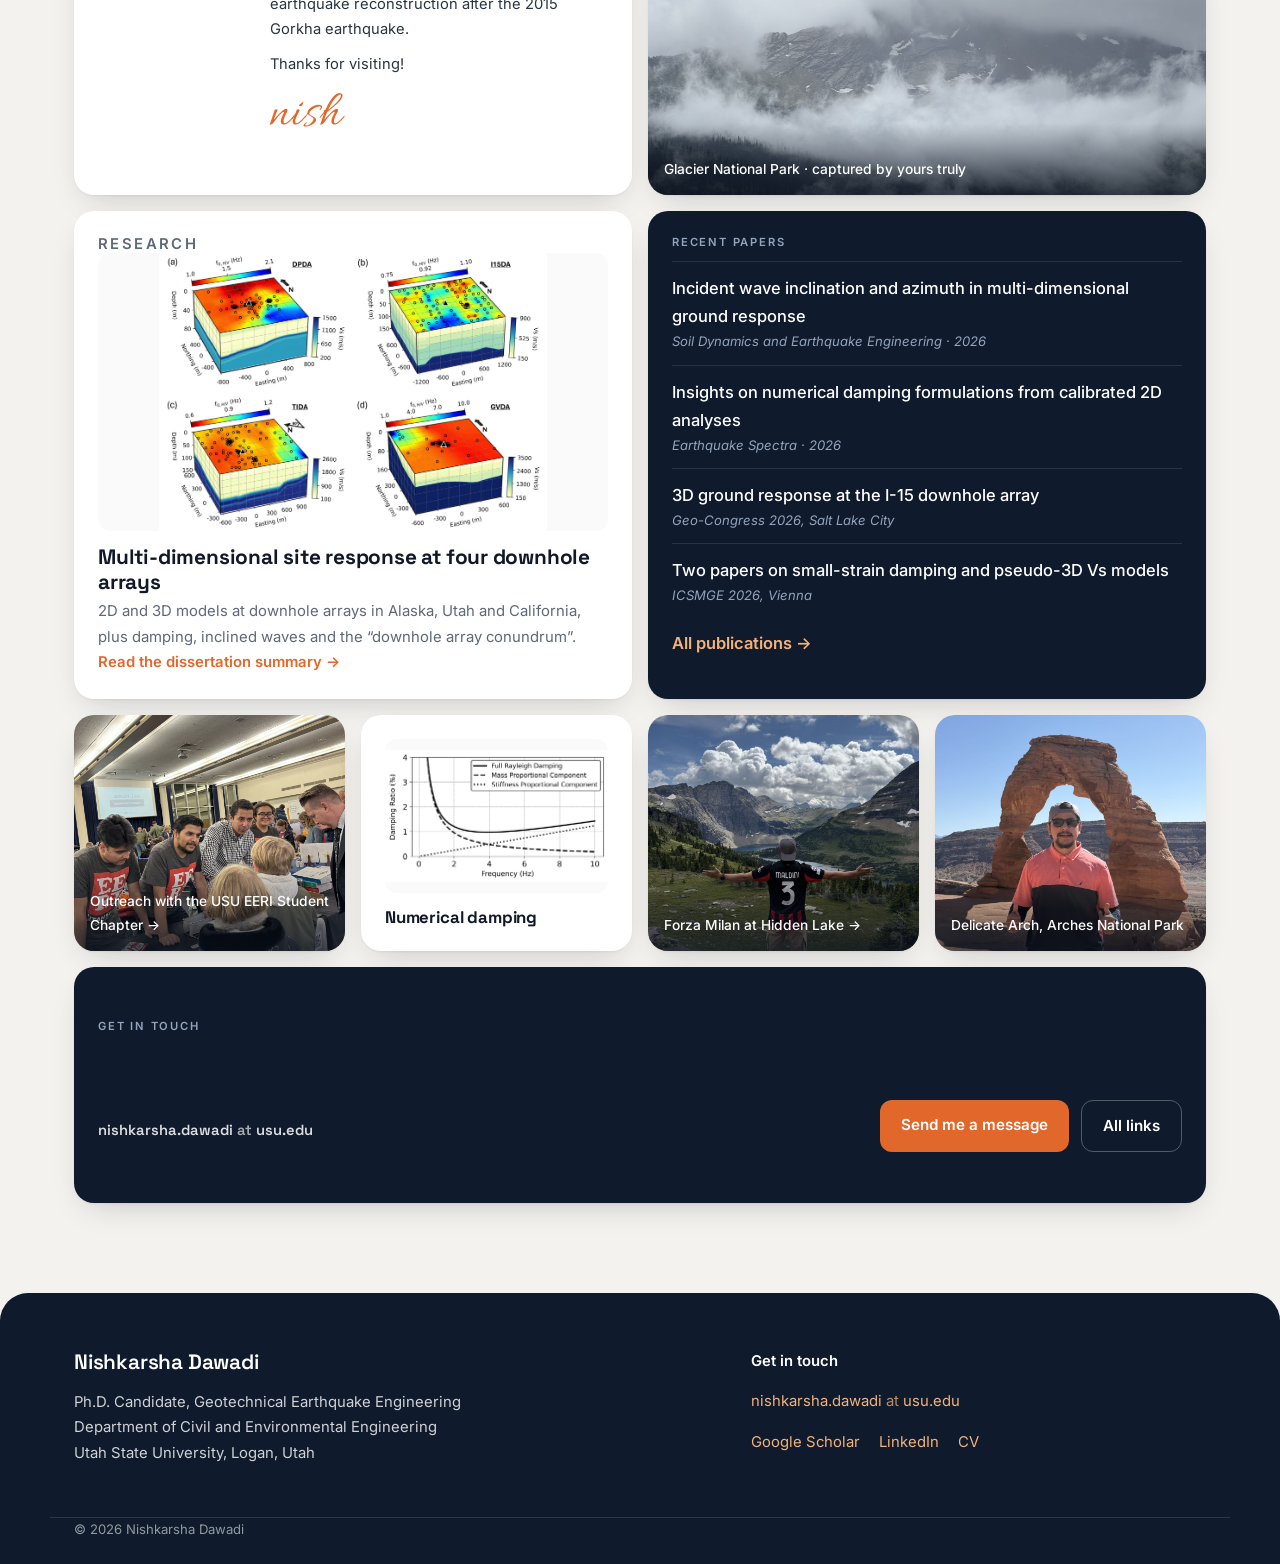
==== commit 1cda3087: "Contact form (Google Form), project link buttons, spam-safe email Co-Authored-By: Claude Opus 5.5 <n" ====
--- a/index.html
+++ b/index.html
@@ -91,8 +91,8 @@
   <a class="t img" href="personal.html"><img src="images/p-delicate-arch.jpg" alt="Nishkarsha at Delicate Arch"><span class="cap">Delicate Arch, Arches National Park</span></a>
   <div class="t w4 stat-t navy cta">
     <p class="lbl">Get in touch</p>
-    <a class="mail" href="mailto:nishkarsha.dawadi@usu.edu">nishkarsha.dawadi@usu.edu</a>
-    <div class="hero-actions"><a class="btn btn-primary" href="https://calendar.app.google/JYR8mPtgxVqR2pWV6" target="_blank" rel="noopener">Book a time ↗</a><a class="btn btn-ghost" href="contact.html">All links</a></div>
+    <a class="mail-obf mail" data-u="nishkarsha.dawadi" data-d="usu.edu" href="#" rel="nofollow"><span class="m-text">nishkarsha.dawadi <i>at</i> usu.edu</span></a>
+    <div class="hero-actions"><a class="btn btn-primary" href="contact.html#message">Send me a message</a><a class="btn btn-ghost" href="contact.html">All links</a></div>
   </div>
 </div>
 </div>
@@ -105,7 +105,7 @@
     </div>
     <div>
       <p class="footer-head">Get in touch</p>
-      <p><a href="mailto:nishkarsha.dawadi@usu.edu">nishkarsha.dawadi@usu.edu</a></p>
+      <p><a class="mail-obf " data-u="nishkarsha.dawadi" data-d="usu.edu" href="#" rel="nofollow"><span class="m-text">nishkarsha.dawadi <i>at</i> usu.edu</span></a></p>
       <p class="footer-links"><a href="https://scholar.google.com/citations?user=vI1wl_IAAAAJ&amp;hl=en">Google Scholar</a><a href="https://www.linkedin.com/in/ndawadi/">LinkedIn</a><a href="Nishkarsha_Dawadi_CV.pdf">CV</a></p>
     </div>
   </div>
--- a/style.css
+++ b/style.css
@@ -431,3 +431,26 @@
 .dot{width:10px;height:10px;border-radius:99px;border:0;background:#cfd5de;cursor:pointer;padding:0;transition:all .25s}
 .dot.on{width:28px;background:var(--accent)}
 @media (max-width:600px){.slides{aspect-ratio:4/3.4}.slide figcaption{padding:8px 14px 36px;font-size:.82rem}.nav-arrow{width:36px;height:36px;font-size:1.3rem;top:40%}}
+/* Project link buttons */
+.plinks{display:flex;flex-wrap:wrap;gap:10px;margin:6px 0 4px}
+.plink{display:flex;flex-direction:column;gap:2px;min-width:170px;padding:10px 14px;border-radius:12px;background:#fff;box-shadow:var(--shadow);border-left:4px solid var(--accent);color:var(--ink);font-size:.88rem;line-height:1.3;transition:transform .2s,box-shadow .2s}
+a.plink:hover{transform:translateY(-2px);text-decoration:none;color:var(--ink);box-shadow:0 2px 4px rgba(15,27,45,.08),0 16px 30px -14px rgba(15,27,45,.35)}
+.plink .pk{font:600 .7rem Inter,sans-serif;letter-spacing:.12em;text-transform:uppercase;color:var(--accent)}
+.plink .pl{font-weight:500}
+.pl-journal{border-left-color:var(--navy)}.pl-journal .pk{color:var(--navy)}
+.pl-conference{border-left-color:#1f6f78}.pl-conference .pk{color:#1f6f78}
+.pl-dataset{border-left-color:#7a5bb5}.pl-dataset .pk{color:#7a5bb5}
+.pl-in{border-left-color:#9aa3af}.pl-in .pk{color:#6b7280}
+.mail-obf i{font-style:normal;opacity:.75}
+.email-big .m-text{display:block;font-family:var(--display);font-size:inherit;font-weight:600;letter-spacing:0;text-transform:none;color:var(--navy);margin:0}.email-big .m-text i{color:var(--accent);opacity:1}
+/* Contact form */
+.contact-grid{display:grid;grid-template-columns:1fr 1.1fr;gap:40px;align-items:start}
+.ctiles.two{grid-template-columns:1fr 1fr}
+.ctiles.two .ctile:last-child:nth-child(odd){grid-column:span 2}
+.book-small{margin-top:20px;color:var(--muted);font-size:.95rem}
+.form-card{background:#fff;border-radius:var(--radius);box-shadow:var(--shadow);padding:20px 20px 0;scroll-margin-top:90px}
+.form-card .lbl{margin:0 4px 6px}
+.form-card iframe{display:block;width:100%;height:1050px;border:0}
+@media (max-width:900px){.contact-grid{grid-template-columns:1fr}.form-card iframe{height:1150px}}
+@media (max-width:520px){.ctiles.two{grid-template-columns:1fr}.ctiles.two .ctile:last-child:nth-child(odd){grid-column:auto}}
+.contact-grid .email-big{font-size:clamp(1.25rem,2.3vw,1.8rem);white-space:nowrap}@media (max-width:520px){.contact-grid .email-big{white-space:normal}}
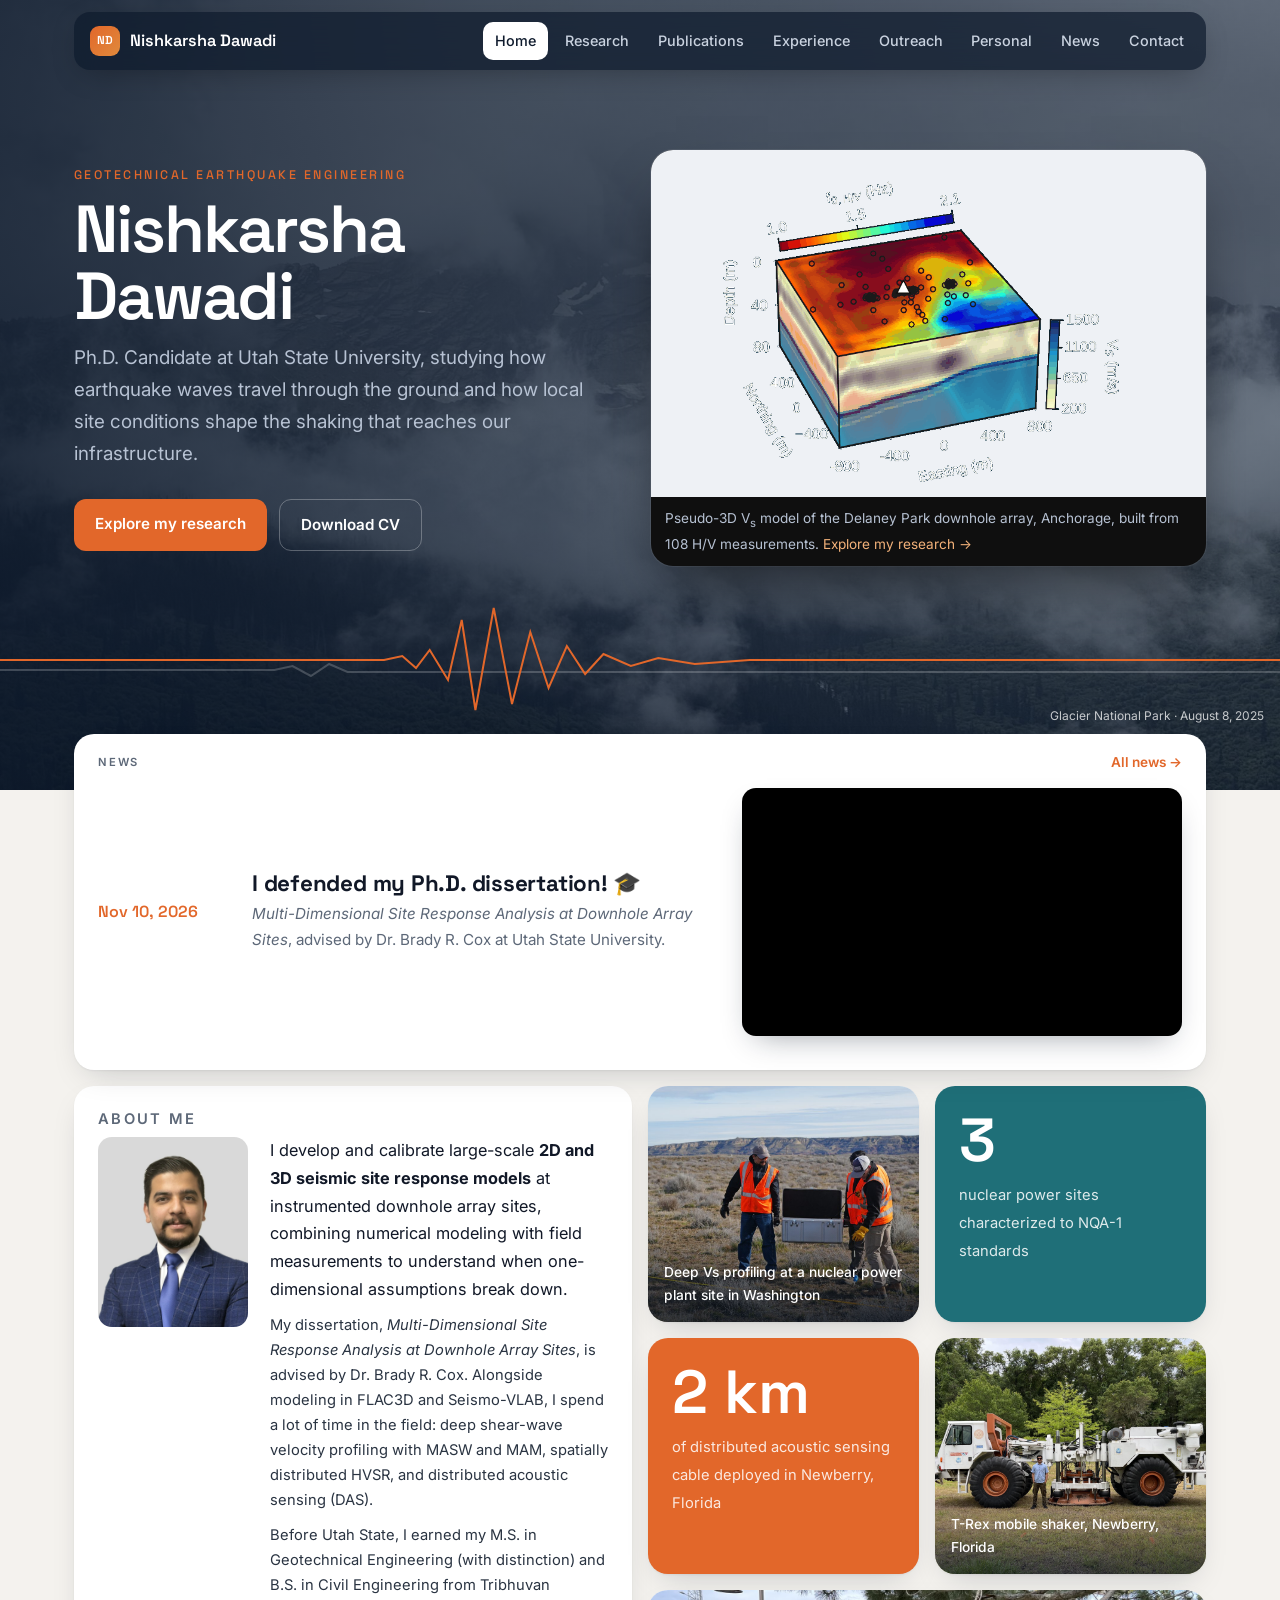
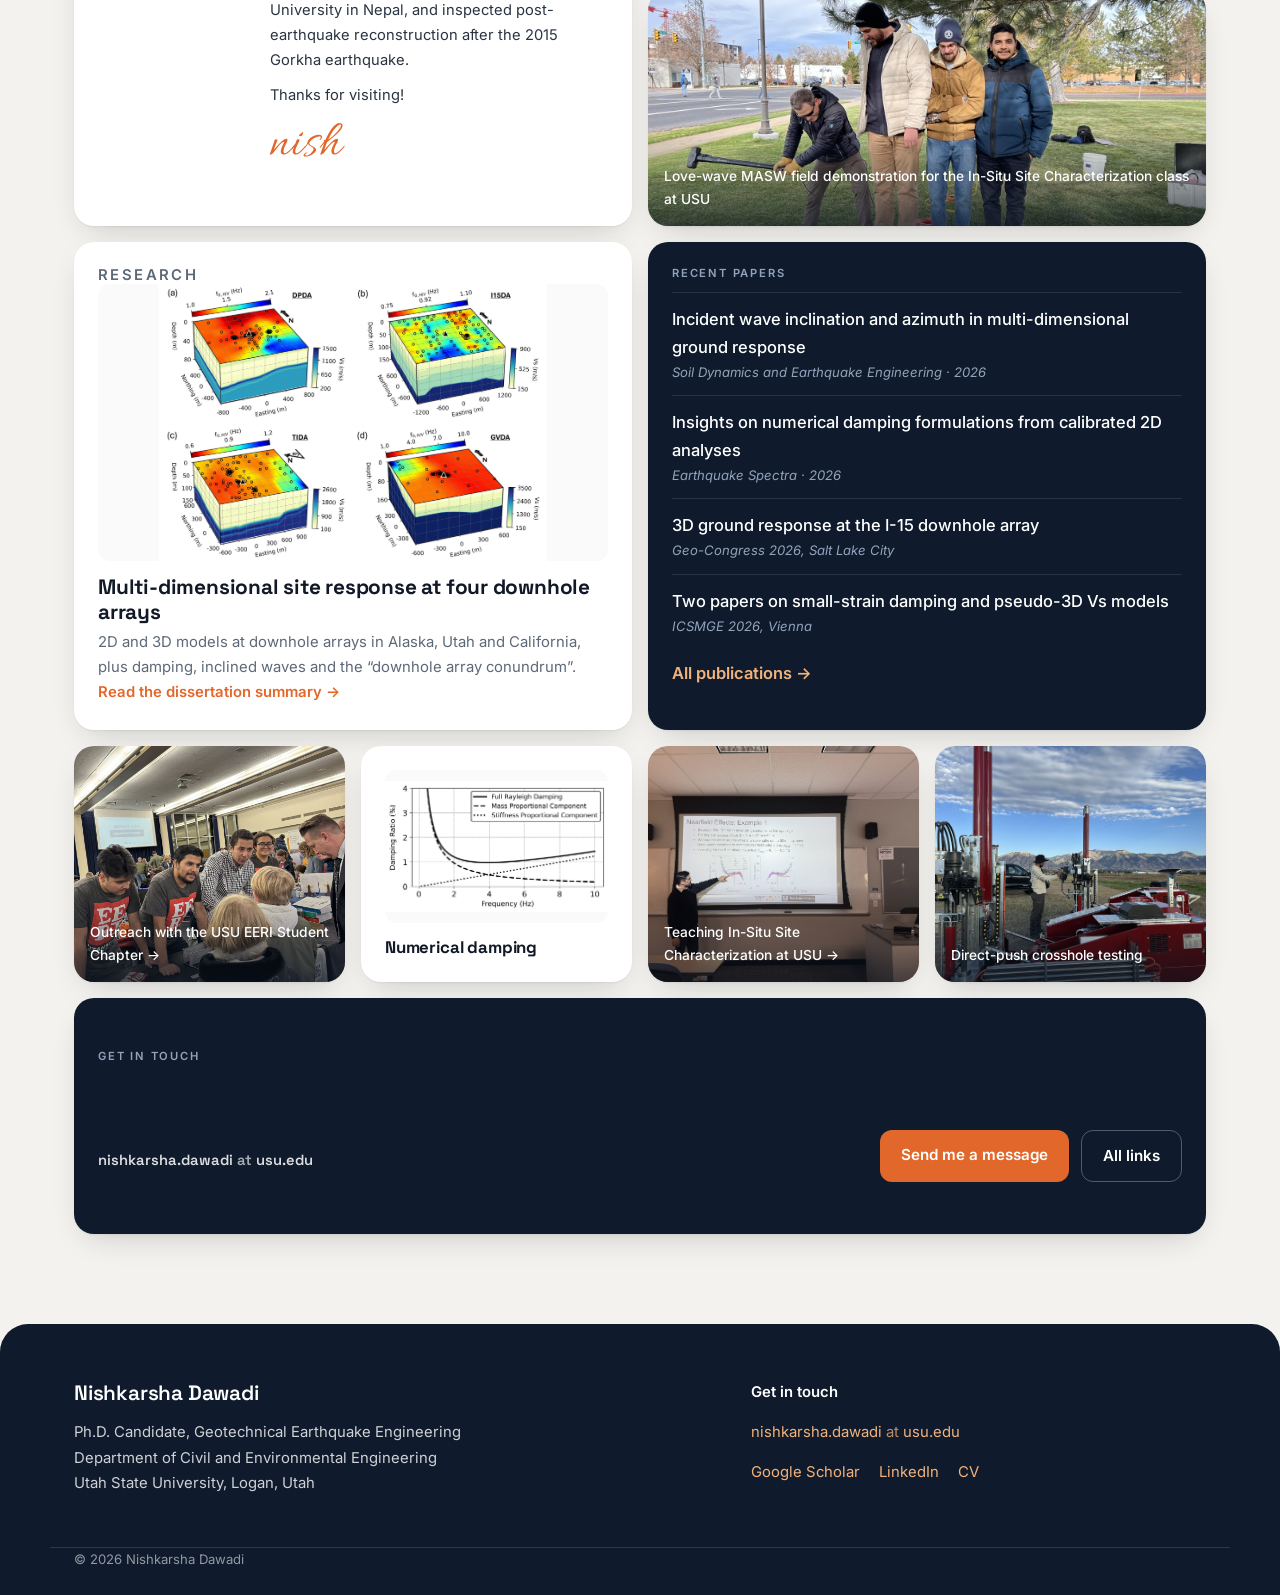
==== commit 933575bd: "Research as separate projects; Glacier hero with Vs-model GIF; no personal photos on home; dated pho" ====
--- a/index.html
+++ b/index.html
@@ -20,7 +20,7 @@
   </div>
 </header>
 
-<section class="hero">
+<section class="hero photo-hero" style="background-image:url('images/bg-glacier.jpg')">
   <div class="wrap hero-inner hero-split">
   <div class="hero-text">
     <p class="eyebrow">Geotechnical Earthquake Engineering</p>
@@ -32,11 +32,12 @@
     </div>
   </div>
   <figure class="hero-video">
-    <video src="media/02-base-model-inclined-15deg.mp4" poster="media/02-poster.jpg" autoplay muted loop playsinline preload="auto" aria-label="Animation of a 15 degree inclined seismic wave propagating through a 2D soil model"></video>
-    <figcaption>A 15° inclined seismic wave sweeping through my 2D model of the Delaney Park downhole array, Anchorage. <a href="research.html#animations">More animations →</a></figcaption>
+    <img src="media/00-pseudo3D-Vs-model-DPDA.gif" alt="Rotating pseudo-3D shear-wave velocity model of the Delaney Park downhole array">
+    <figcaption>Pseudo-3D V<sub>s</sub> model of the Delaney Park downhole array, Anchorage, built from 108 H/V measurements. <a href="research.html">Explore my research →</a></figcaption>
   </figure>
   </div>
   <svg class="quake" viewBox="0 0 1400 120" preserveAspectRatio="none" aria-hidden="true"><path class="q2" d="M0 70 L300 70 L320 66 L340 76 L360 64 L380 72 L1400 72"/><path class="q1" d="M0 60 L420 60 L440 56 L455 68 L470 50 L490 80 L505 20 L520 110 L540 8 L560 104 L580 32 L600 88 L620 46 L640 74 L660 54 L690 66 L720 58 L760 64 L820 60 L1400 60"/></svg>
+  <p class="hero-credit">Glacier National Park · August 8, 2025</p>
 </section>
 
 <div class="wrap">
@@ -65,7 +66,7 @@
   <div class="t stat-t orange"><b>2 km</b><span>of distributed acoustic sensing cable deployed in Newberry, Florida</span></div>
   <a class="t img" href="research.html#field"><img src="images/hero-shaker.jpg" alt="Nishkarsha beside the T-Rex mobile shaker"><span class="cap">T-Rex mobile shaker, Newberry, Florida</span></a>
 
-  <div class="t img w2"><img src="images/bg-glacier.jpg" alt="Mountains and lake in Glacier National Park" style="object-position:center 35%"><span class="cap">Glacier National Park · captured by yours truly</span></div>
+  <a class="t img w2" href="research.html#field"><img src="images/field-sh-source.jpg" alt="Students on a shear plank during a Love-wave MASW demonstration" style="object-position:center 40%"><span class="cap">Love-wave MASW field demonstration for the In-Situ Site Characterization class at USU</span></a>
 
   <a class="t w2 h2 fig-t" href="research.html#multi-d">
     <p class="lbl">Research</p>
@@ -87,8 +88,8 @@
   <a class="t img" href="outreach.html"><img src="images/eeri-community-2.jpg" alt="Chapter members explaining a demonstration to visitors"><span class="cap">Outreach with the USU EERI Student Chapter →</span></a>
   <a class="t fig-t small" href="research.html#damping"><img src="images/fig-rayleigh.jpg" alt="Rayleigh damping curves"><h3>Numerical damping</h3></a>
 
-  <a class="t img" href="personal.html"><img src="images/p-glacier-milan.jpg" alt="Nishkarsha in a Maldini jersey at Glacier National Park"><span class="cap">Forza Milan at Hidden Lake →</span></a>
-  <a class="t img" href="personal.html"><img src="images/p-delicate-arch.jpg" alt="Nishkarsha at Delicate Arch"><span class="cap">Delicate Arch, Arches National Park</span></a>
+  <a class="t img" href="experience.html"><img src="images/teaching.jpg" alt="Nishkarsha lecturing on surface-wave testing"><span class="cap">Teaching In-Situ Site Characterization at USU →</span></a>
+  <a class="t img" href="research.html#field"><img src="images/field-crosshole.jpg" alt="Direct-push crosshole testing rig"><span class="cap">Direct-push crosshole testing</span></a>
   <div class="t w4 stat-t navy cta">
     <p class="lbl">Get in touch</p>
     <a class="mail-obf mail" data-u="nishkarsha.dawadi" data-d="usu.edu" href="#" rel="nofollow"><span class="m-text">nishkarsha.dawadi <i>at</i> usu.edu</span></a>
--- a/style.css
+++ b/style.css
@@ -454,3 +454,22 @@
 @media (max-width:900px){.contact-grid{grid-template-columns:1fr}.form-card iframe{height:1150px}}
 @media (max-width:520px){.ctiles.two{grid-template-columns:1fr}.ctiles.two .ctile:last-child:nth-child(odd){grid-column:auto}}
 .contact-grid .email-big{font-size:clamp(1.25rem,2.3vw,1.8rem);white-space:nowrap}@media (max-width:520px){.contact-grid .email-big{white-space:normal}}
+/* Research intro as projects */
+.r-intro{display:grid;grid-template-columns:1fr 1.1fr;gap:44px;align-items:center;margin-bottom:36px}
+.r-title{font-size:clamp(1.7rem,3vw,2.4rem);margin:.1rem 0 .8rem}
+.r-video{margin:0;border-radius:var(--radius);overflow:hidden;background:#fff;box-shadow:var(--shadow)}
+.r-video video{display:block;width:100%;aspect-ratio:16/9;object-fit:contain;background:#fff}
+.r-video figcaption{font-size:.85rem;color:var(--muted);padding:10px 14px;border-top:1px solid #eee}
+.proj-nav{display:grid;grid-template-columns:repeat(5,1fr);gap:14px;margin:0 0 56px}
+.proj-nav a{background:#fff;border-radius:16px;overflow:hidden;box-shadow:var(--shadow);color:var(--ink);font-weight:600;font-size:.92rem;line-height:1.3;display:flex;flex-direction:column;transition:transform .2s}
+.proj-nav a:hover{transform:translateY(-3px);text-decoration:none;color:var(--accent)}
+.proj-nav img{width:100%;height:110px;object-fit:cover;background:#fff}
+.proj-nav span{padding:12px 14px 14px}
+.chapter .q{font:500 1.05rem var(--display);color:var(--accent);margin:-.5rem 0 1rem}
+.hero-video img{display:block;width:100%;aspect-ratio:16/10;object-fit:contain;background:#eef1f5}
+@media (max-width:900px){.r-intro{grid-template-columns:1fr}.proj-nav{grid-template-columns:1fr 1fr}}
+.hero.photo-hero{background-color:var(--navy);background-size:cover;background-position:center 30%;position:relative}
+.hero.photo-hero::before{content:"";position:absolute;inset:0;background:linear-gradient(100deg,rgba(15,27,45,.9) 0%,rgba(15,27,45,.7) 45%,rgba(15,27,45,.45) 100%)}
+.hero.photo-hero > *{position:relative}
+.hero.photo-hero .hero-credit{position:absolute;right:16px;bottom:64px;margin:0;font-size:.75rem;color:rgba(255,255,255,.75);z-index:1}
+@media (max-width:680px){.hero.photo-hero .hero-credit{display:block;bottom:48px}}
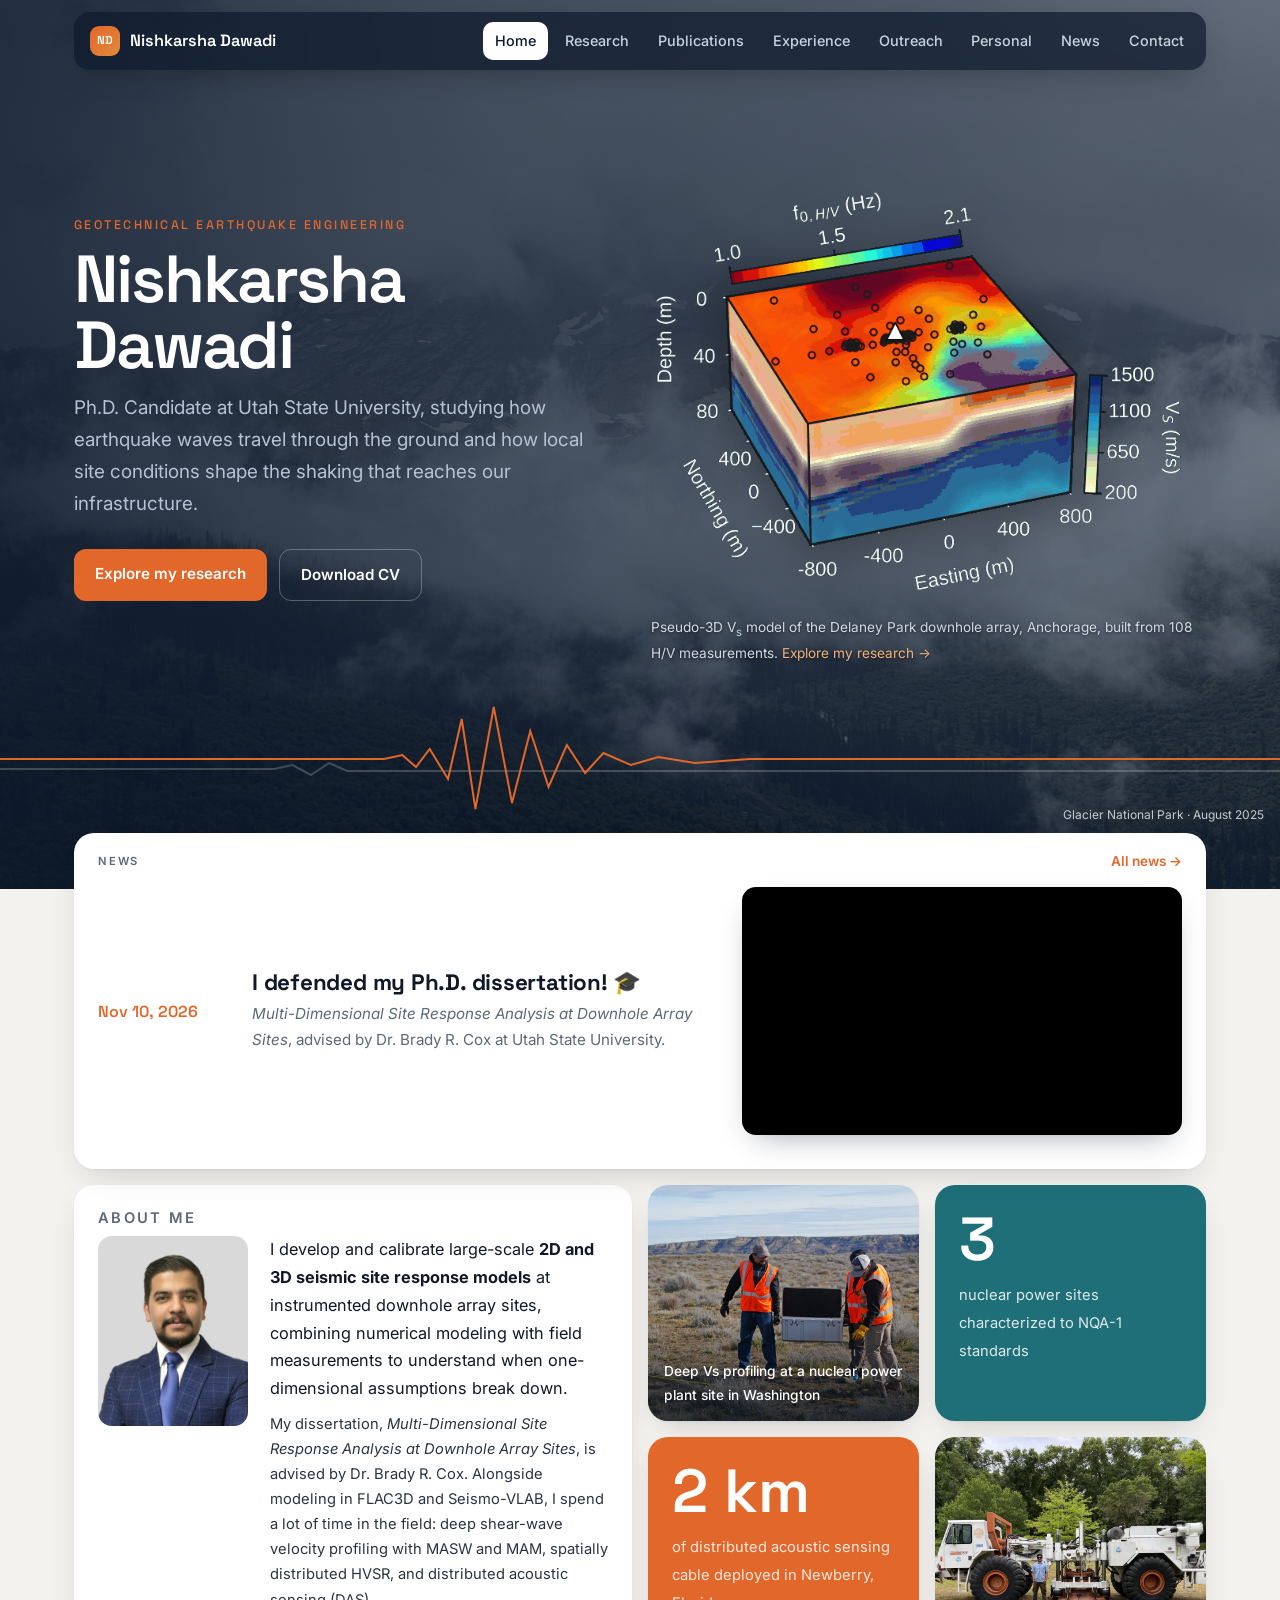
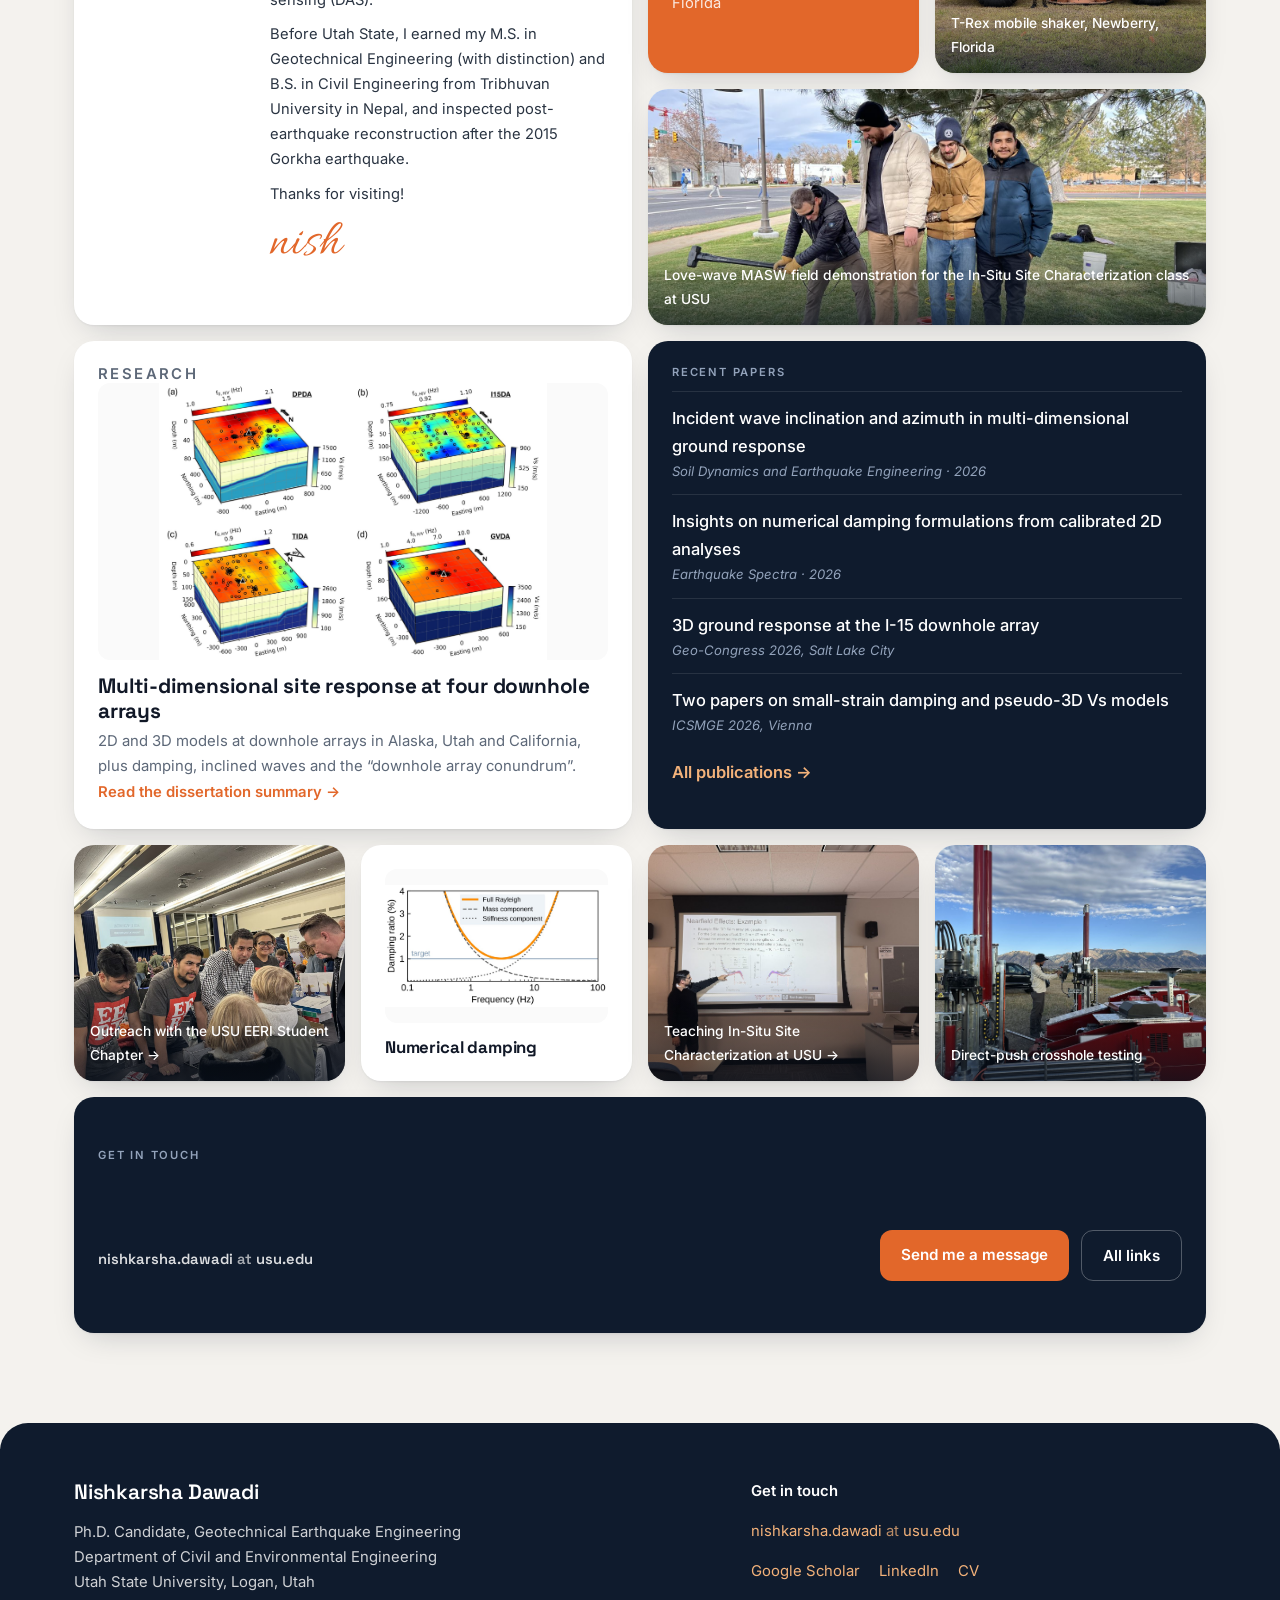
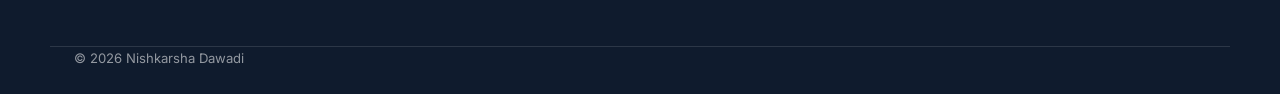
==== commit aa308928: "Hero figure on header photo, inclined-wave figures in slideshow, Full Rayleigh figure, month/year ph" ====
--- a/index.html
+++ b/index.html
@@ -37,7 +37,7 @@
   </figure>
   </div>
   <svg class="quake" viewBox="0 0 1400 120" preserveAspectRatio="none" aria-hidden="true"><path class="q2" d="M0 70 L300 70 L320 66 L340 76 L360 64 L380 72 L1400 72"/><path class="q1" d="M0 60 L420 60 L440 56 L455 68 L470 50 L490 80 L505 20 L520 110 L540 8 L560 104 L580 32 L600 88 L620 46 L640 74 L660 54 L690 66 L720 58 L760 64 L820 60 L1400 60"/></svg>
-  <p class="hero-credit">Glacier National Park · August 8, 2025</p>
+  <p class="hero-credit">Glacier National Park · August 2025</p>
 </section>
 
 <div class="wrap">
@@ -86,7 +86,7 @@
   </div>
 
   <a class="t img" href="outreach.html"><img src="images/eeri-community-2.jpg" alt="Chapter members explaining a demonstration to visitors"><span class="cap">Outreach with the USU EERI Student Chapter →</span></a>
-  <a class="t fig-t small" href="research.html#damping"><img src="images/fig-rayleigh.jpg" alt="Rayleigh damping curves"><h3>Numerical damping</h3></a>
+  <a class="t fig-t small" href="research.html#damping"><img src="images/fig-full-rayleigh.jpg" alt="Rayleigh damping curves"><h3>Numerical damping</h3></a>
 
   <a class="t img" href="experience.html"><img src="images/teaching.jpg" alt="Nishkarsha lecturing on surface-wave testing"><span class="cap">Teaching In-Situ Site Characterization at USU →</span></a>
   <a class="t img" href="research.html#field"><img src="images/field-crosshole.jpg" alt="Direct-push crosshole testing rig"><span class="cap">Direct-push crosshole testing</span></a>
--- a/style.css
+++ b/style.css
@@ -473,3 +473,9 @@
 .hero.photo-hero > *{position:relative}
 .hero.photo-hero .hero-credit{position:absolute;right:16px;bottom:64px;margin:0;font-size:.75rem;color:rgba(255,255,255,.75);z-index:1}
 @media (max-width:680px){.hero.photo-hero .hero-credit{display:block;bottom:48px}}
+/* v3: hero figure sits directly on the header photo; zoomable figure slides */
+.hero-video{background:transparent;box-shadow:none;border-radius:0;overflow:visible}
+.hero-video img{background:transparent;aspect-ratio:auto;filter:drop-shadow(0 10px 24px rgba(0,0,0,.35))}
+.hero-video figcaption{background:none;padding:6px 0 0;color:#d3dbe7;text-shadow:0 1px 3px rgba(0,0,0,.6)}
+.slide a.zoom{flex:1;min-height:0;display:flex;cursor:zoom-in;background:#fff}
+.slide a.zoom img{width:100%;height:100%;object-fit:contain}
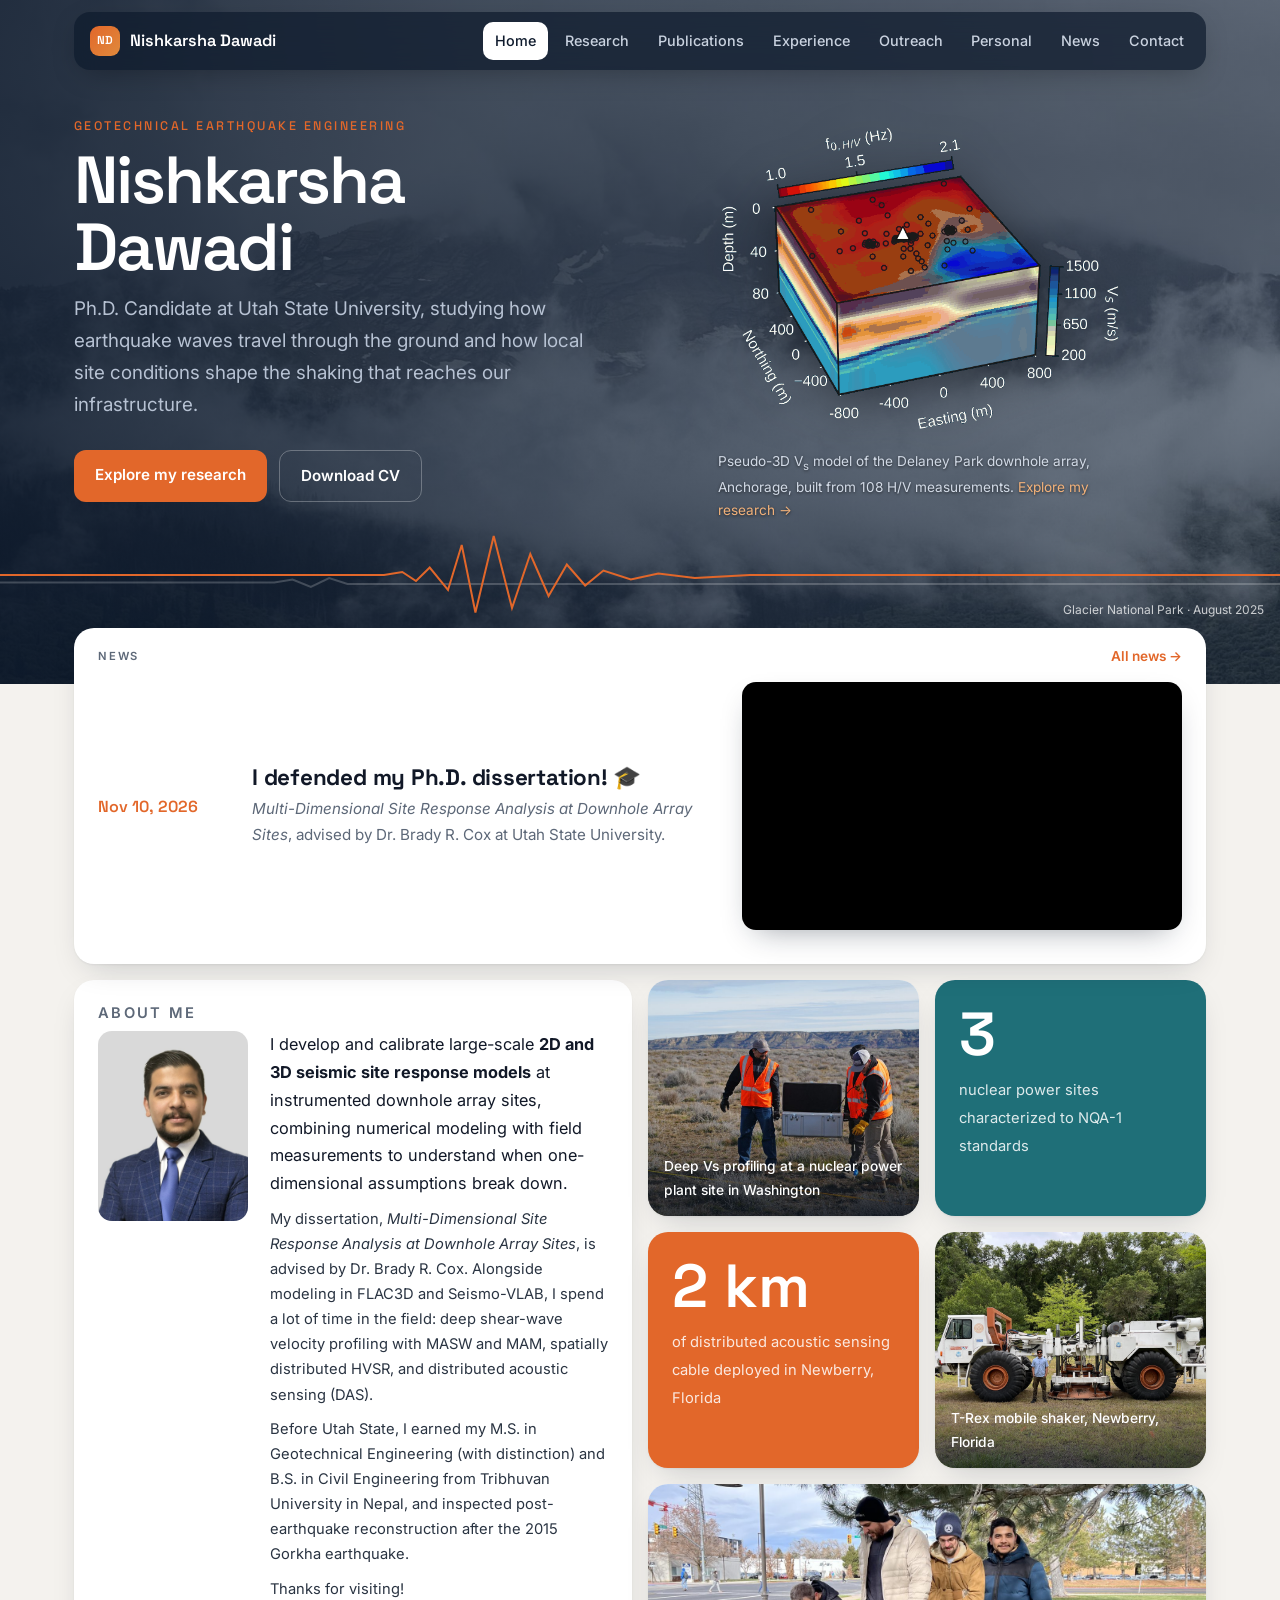
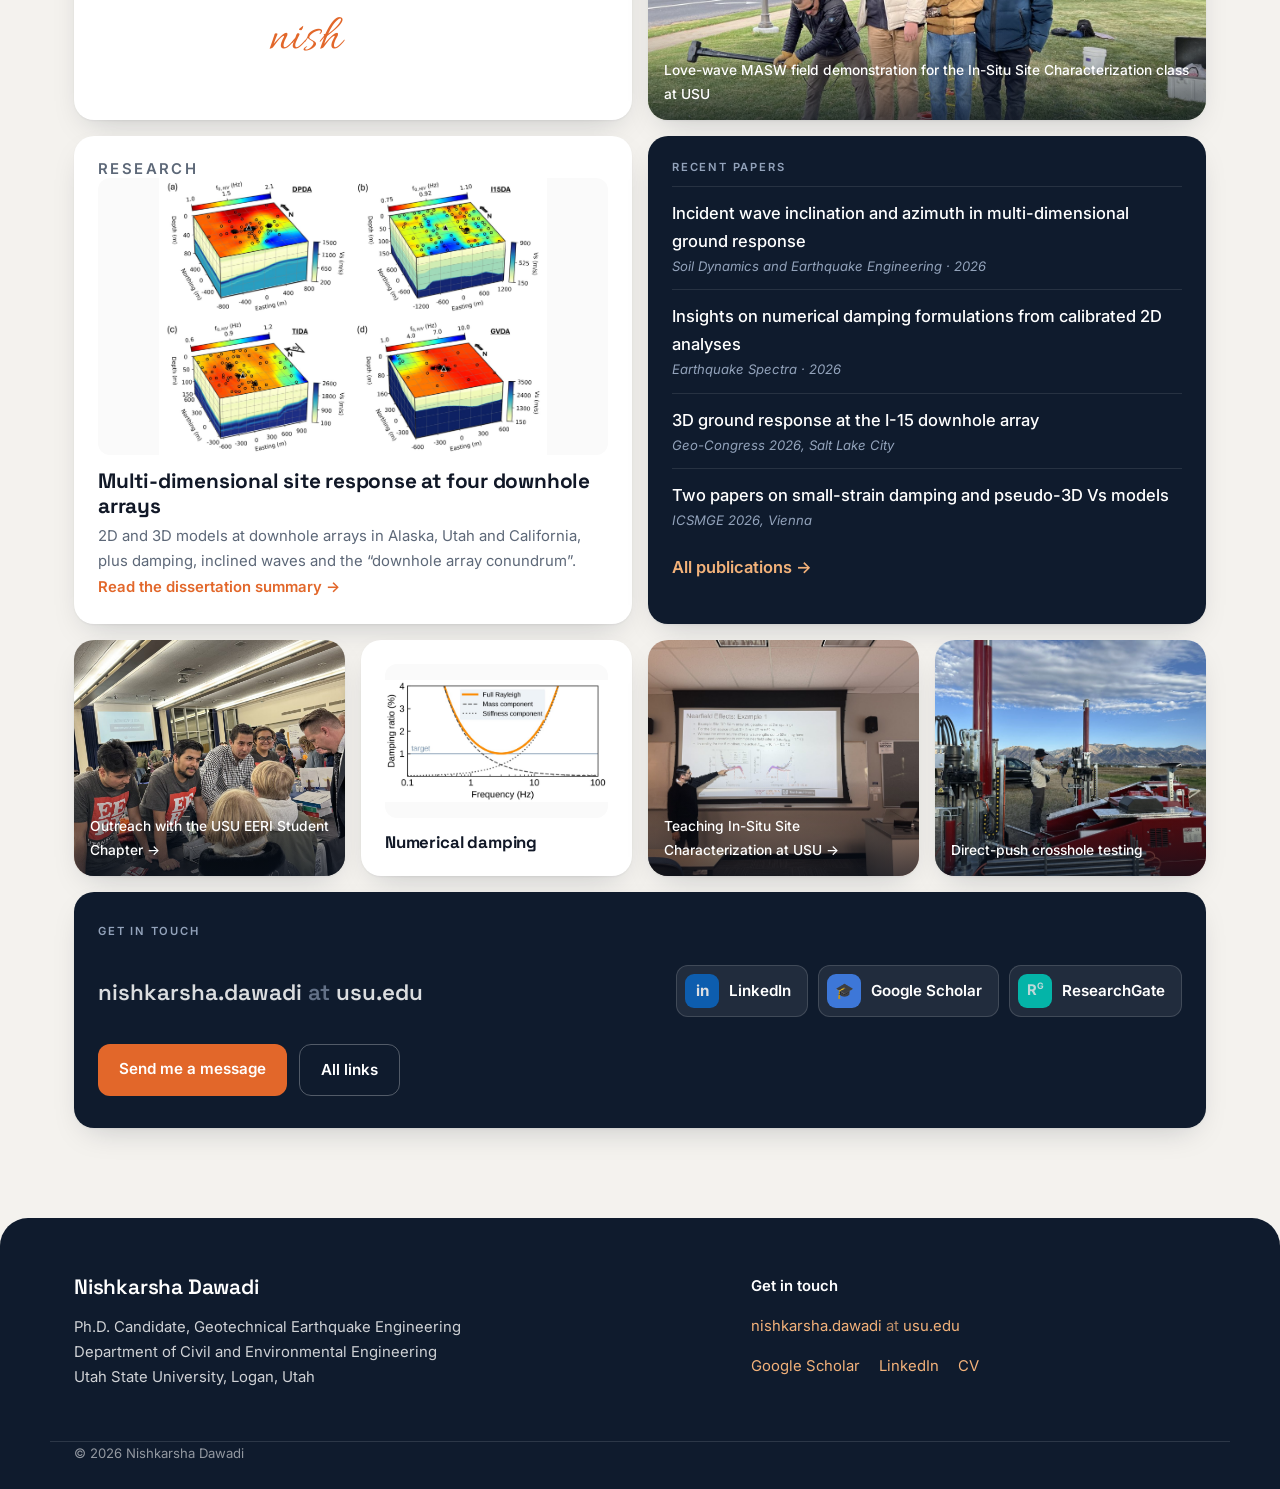
==== commit ad5af809: "Add LinkedIn, Scholar and ResearchGate links to home Get in touch tile Co-Authored-By: Claude Opus 5" ====
--- a/index.html
+++ b/index.html
@@ -93,6 +93,11 @@
   <div class="t w4 stat-t navy cta">
     <p class="lbl">Get in touch</p>
     <a class="mail-obf mail" data-u="nishkarsha.dawadi" data-d="usu.edu" href="#" rel="nofollow"><span class="m-text">nishkarsha.dawadi <i>at</i> usu.edu</span></a>
+    <div class="socials">
+      <a class="soc" href="https://www.linkedin.com/in/ndawadi/" target="_blank" rel="noopener"><span class="cbadge b-li" aria-hidden="true">in</span>LinkedIn</a>
+      <a class="soc" href="https://scholar.google.com/citations?user=vI1wl_IAAAAJ&amp;hl=en" target="_blank" rel="noopener"><span class="cbadge b-gs" aria-hidden="true">🎓</span>Google Scholar</a>
+      <a class="soc" href="https://www.researchgate.net/profile/Nishkarsha-Dawadi" target="_blank" rel="noopener"><span class="cbadge b-rg" aria-hidden="true"><span>R<sup>G</sup></span></span>ResearchGate</a>
+    </div>
     <div class="hero-actions"><a class="btn btn-primary" href="contact.html#message">Send me a message</a><a class="btn btn-ghost" href="contact.html">All links</a></div>
   </div>
 </div>
--- a/style.css
+++ b/style.css
@@ -479,3 +479,16 @@
 .hero-video figcaption{background:none;padding:6px 0 0;color:#d3dbe7;text-shadow:0 1px 3px rgba(0,0,0,.6)}
 .slide a.zoom{flex:1;min-height:0;display:flex;cursor:zoom-in;background:#fff}
 .slide a.zoom img{width:100%;height:100%;object-fit:contain}
+.photo-hero .hero-inner{padding-top:96px}
+@media (max-width:900px){.photo-hero .hero-inner{padding-top:100px}}
+.photo-hero .hero-video{max-width:420px;justify-self:center}
+.photo-hero .hero-split{align-items:center}
+.photo-hero .quake{height:90px;margin:8px 0 64px}
+@media (max-width:900px){.photo-hero .hero-video{max-width:340px}}
+/* home CTA social links */
+.cta .socials{display:flex;flex-wrap:wrap;gap:10px}
+.cta .soc{display:inline-flex;align-items:center;gap:10px;padding:8px 16px 8px 8px;border-radius:12px;background:rgba(255,255,255,.08);border:1px solid rgba(255,255,255,.14);color:#fff;font-weight:600;font-size:.95rem;transition:background .2s,transform .2s}
+.cta .soc:hover{background:rgba(255,255,255,.16);transform:translateY(-2px);text-decoration:none;color:#fff}
+.cta .soc .cbadge{width:34px;height:34px;border-radius:9px;font-size:.95rem;margin:0}
+@media (max-width:680px){.cta .socials{margin-bottom:16px}}
+.cta .mail .m-text{font:600 clamp(1.05rem,1.8vw,1.4rem) var(--display);color:#fff}.cta .mail i{font-style:normal;color:#93a3bb}
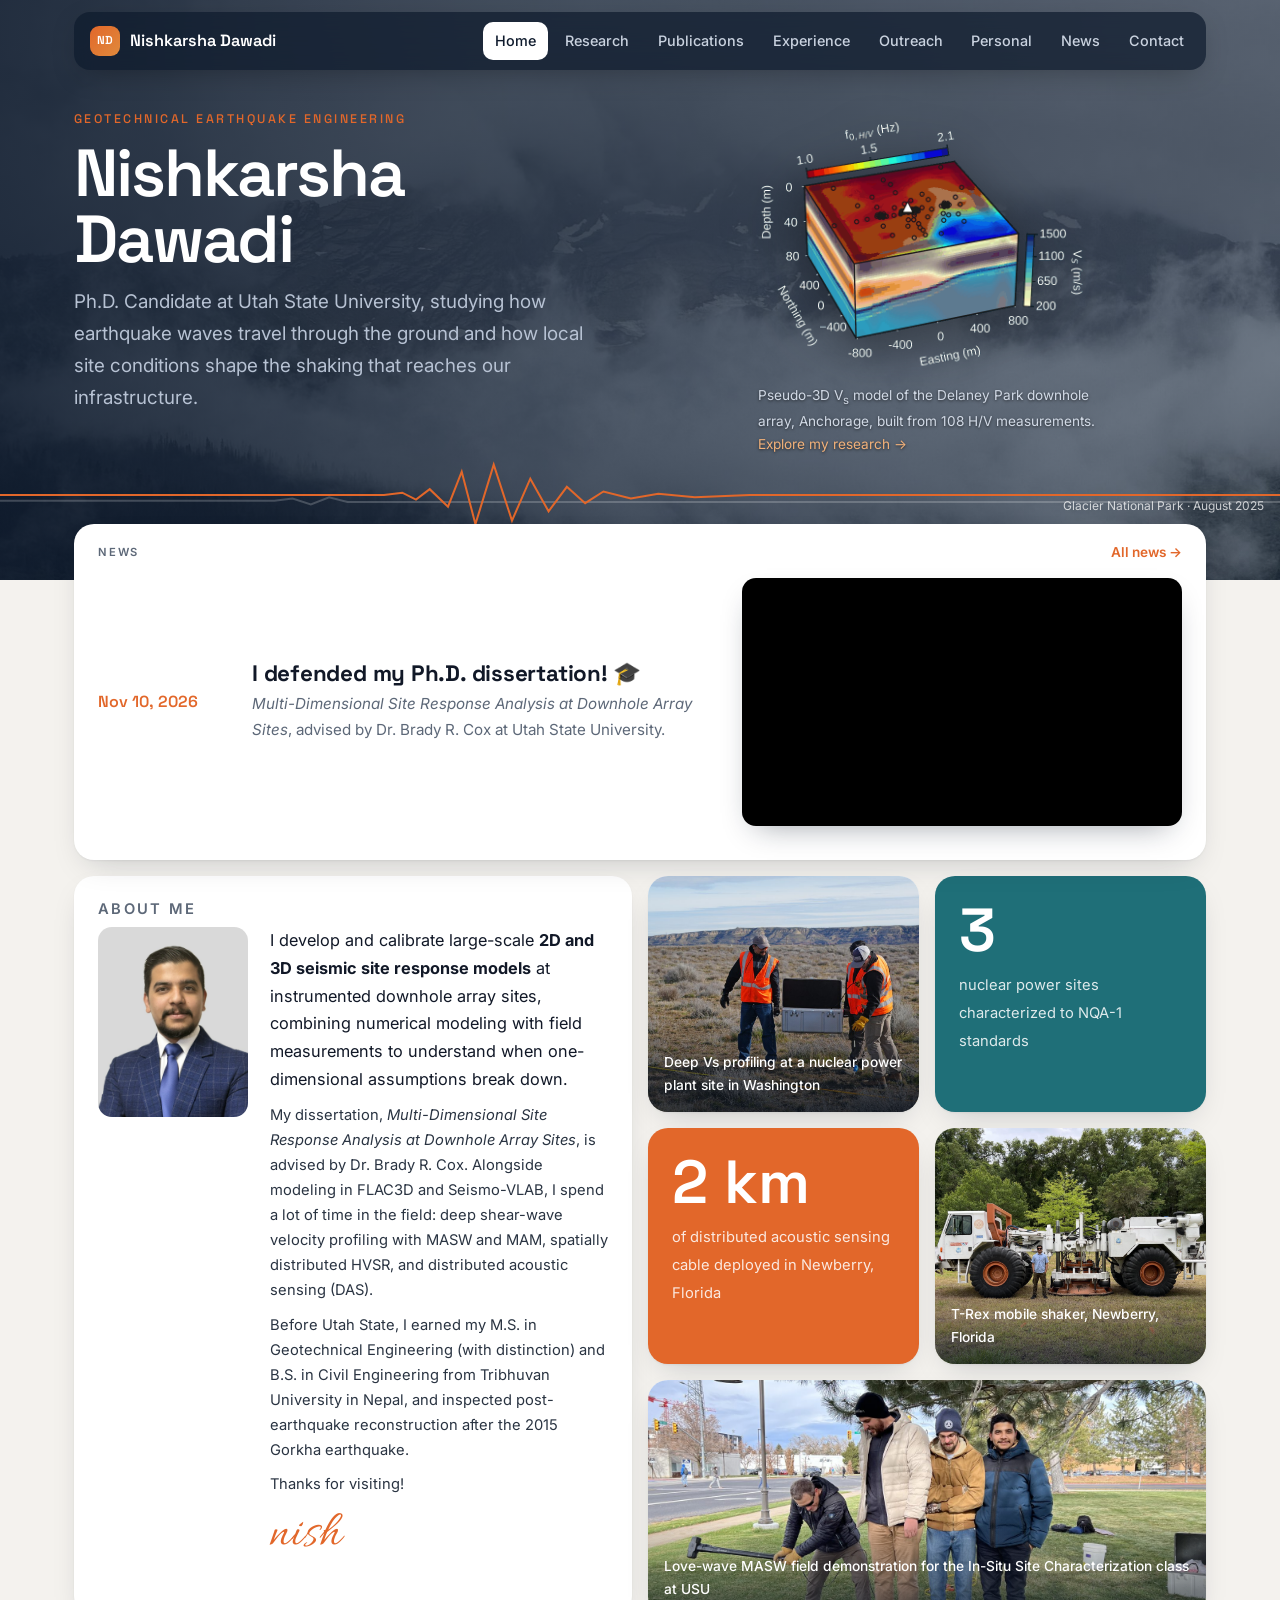
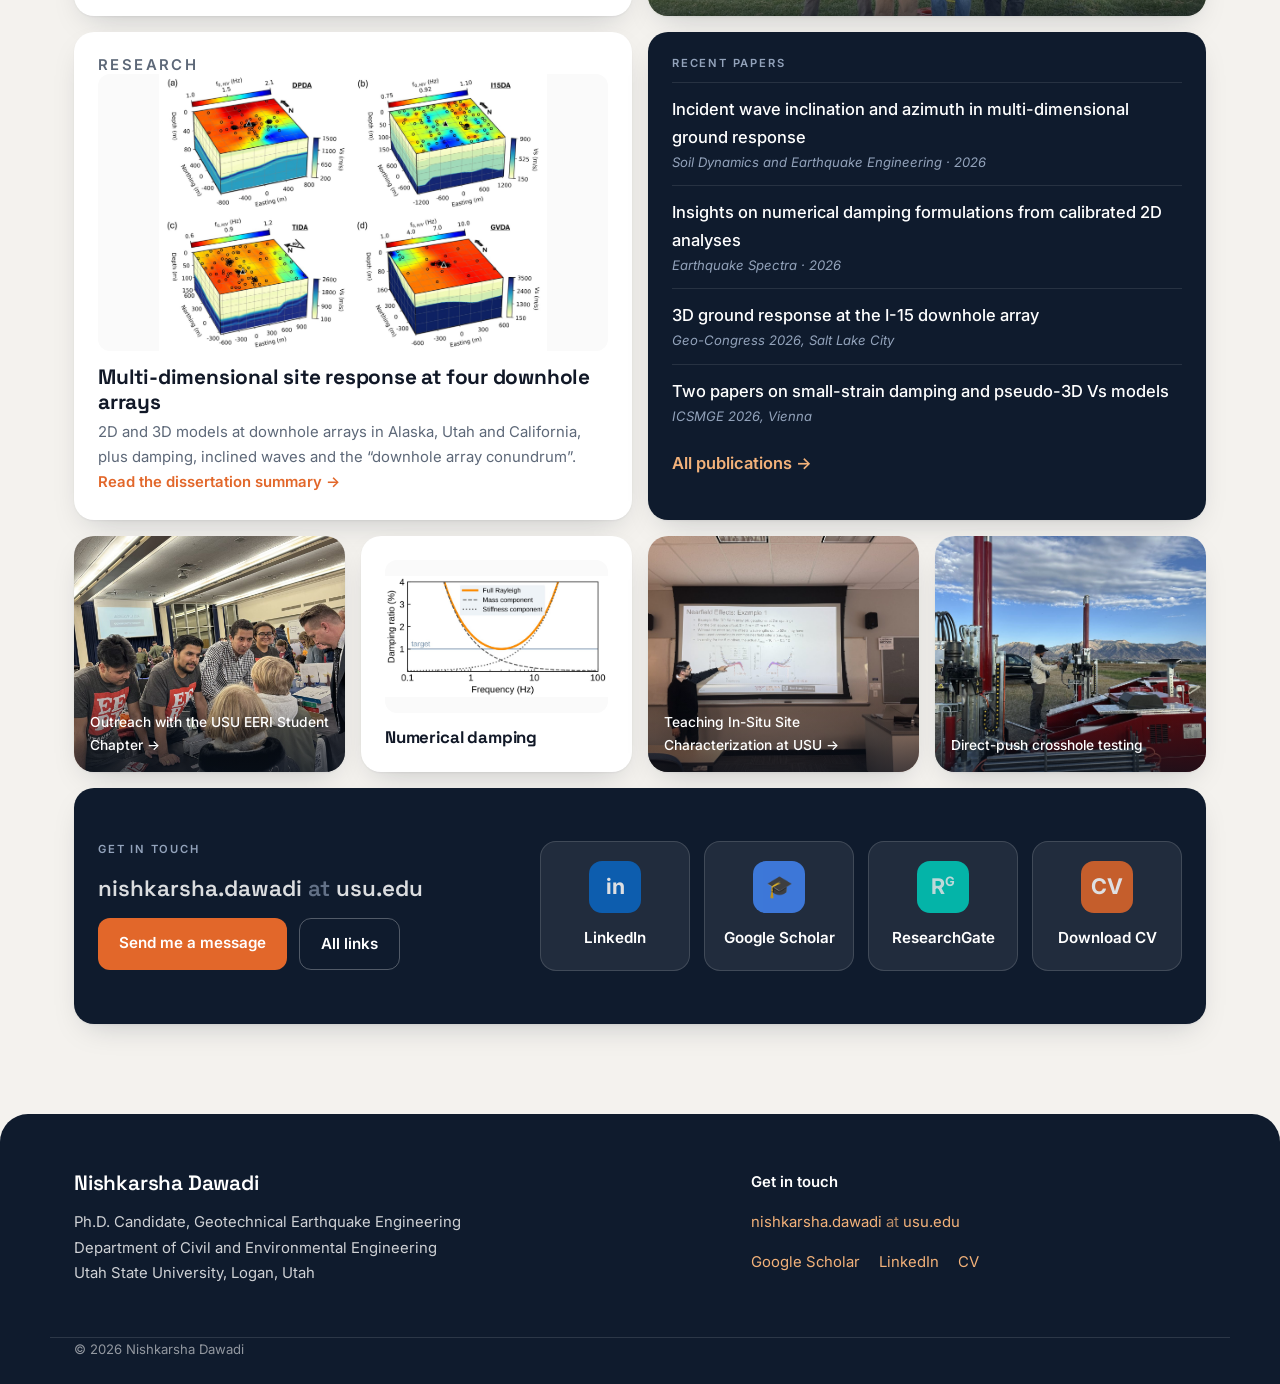
==== commit f1c04686: "Remove header buttons; square link tiles with CV in Get in touch Co-Authored-By: Claude Opus 5.5 <no" ====
--- a/index.html
+++ b/index.html
@@ -26,10 +26,6 @@
     <p class="eyebrow">Geotechnical Earthquake Engineering</p>
     <h1>Nishkarsha Dawadi</h1>
     <p class="hero-sub">Ph.D. Candidate at Utah State University, studying how earthquake waves travel through the ground and how local site conditions shape the shaking that reaches our infrastructure.</p>
-    <div class="hero-actions">
-      <a class="btn btn-primary" href="research.html">Explore my research</a>
-      <a class="btn btn-ghost" href="Nishkarsha_Dawadi_CV.pdf">Download CV</a>
-    </div>
   </div>
   <figure class="hero-video">
     <img src="media/00-pseudo3D-Vs-model-DPDA.gif" alt="Rotating pseudo-3D shear-wave velocity model of the Delaney Park downhole array">
@@ -97,6 +93,7 @@
       <a class="soc" href="https://www.linkedin.com/in/ndawadi/" target="_blank" rel="noopener"><span class="cbadge b-li" aria-hidden="true">in</span>LinkedIn</a>
       <a class="soc" href="https://scholar.google.com/citations?user=vI1wl_IAAAAJ&amp;hl=en" target="_blank" rel="noopener"><span class="cbadge b-gs" aria-hidden="true">🎓</span>Google Scholar</a>
       <a class="soc" href="https://www.researchgate.net/profile/Nishkarsha-Dawadi" target="_blank" rel="noopener"><span class="cbadge b-rg" aria-hidden="true"><span>R<sup>G</sup></span></span>ResearchGate</a>
+      <a class="soc" href="Nishkarsha_Dawadi_CV.pdf" target="_blank" rel="noopener"><span class="cbadge b-cv" aria-hidden="true">CV</span>Download CV</a>
     </div>
     <div class="hero-actions"><a class="btn btn-primary" href="contact.html#message">Send me a message</a><a class="btn btn-ghost" href="contact.html">All links</a></div>
   </div>
--- a/style.css
+++ b/style.css
@@ -492,3 +492,17 @@
 .cta .soc .cbadge{width:34px;height:34px;border-radius:9px;font-size:.95rem;margin:0}
 @media (max-width:680px){.cta .socials{margin-bottom:16px}}
 .cta .mail .m-text{font:600 clamp(1.05rem,1.8vw,1.4rem) var(--display);color:#fff}.cta .mail i{font-style:normal;color:#93a3bb}
+.photo-hero .hero-video{max-width:340px}
+.photo-hero .quake{height:70px;margin:4px 0 50px}
+.cta .socials{display:grid;grid-template-columns:repeat(4,150px);gap:14px}
+.cta .soc{flex-direction:column;justify-content:center;gap:12px;padding:18px 10px;height:130px;text-align:center;border-radius:16px}
+.cta .soc .cbadge{width:52px;height:52px;border-radius:13px;font-size:1.35rem}
+@media (max-width:1100px){.cta .socials{grid-template-columns:repeat(4,1fr);width:100%}}
+@media (max-width:680px){.cta .socials{grid-template-columns:1fr 1fr}.cta .soc{height:110px}}
+@media (min-width:681px){
+.cta{display:grid;grid-template-columns:1fr auto;grid-template-areas:"lbl soc" "mail soc" "act soc";align-content:center;column-gap:32px;row-gap:14px}
+.cta .lbl{grid-area:lbl;align-self:end}.cta .mail{grid-area:mail}.cta .hero-actions{grid-area:act;margin:0}.cta .socials{grid-area:soc;align-self:center}
+}
+.cta .soc .b-rg span{font-size:1.35rem}
+@media (max-width:1100px) and (min-width:681px){.cta{grid-template-columns:1fr;grid-template-areas:"lbl" "mail" "soc" "act"}.t.w4.cta{grid-row:span 2}}
+@media (max-width:1100px) and (min-width:901px){.t.w4.cta{grid-row:span 1;grid-template-columns:1fr auto;grid-template-areas:"lbl lbl" "mail act" "soc soc";row-gap:10px}.cta .soc{height:92px;gap:8px;padding:10px}.cta .soc .cbadge{width:40px;height:40px}}
